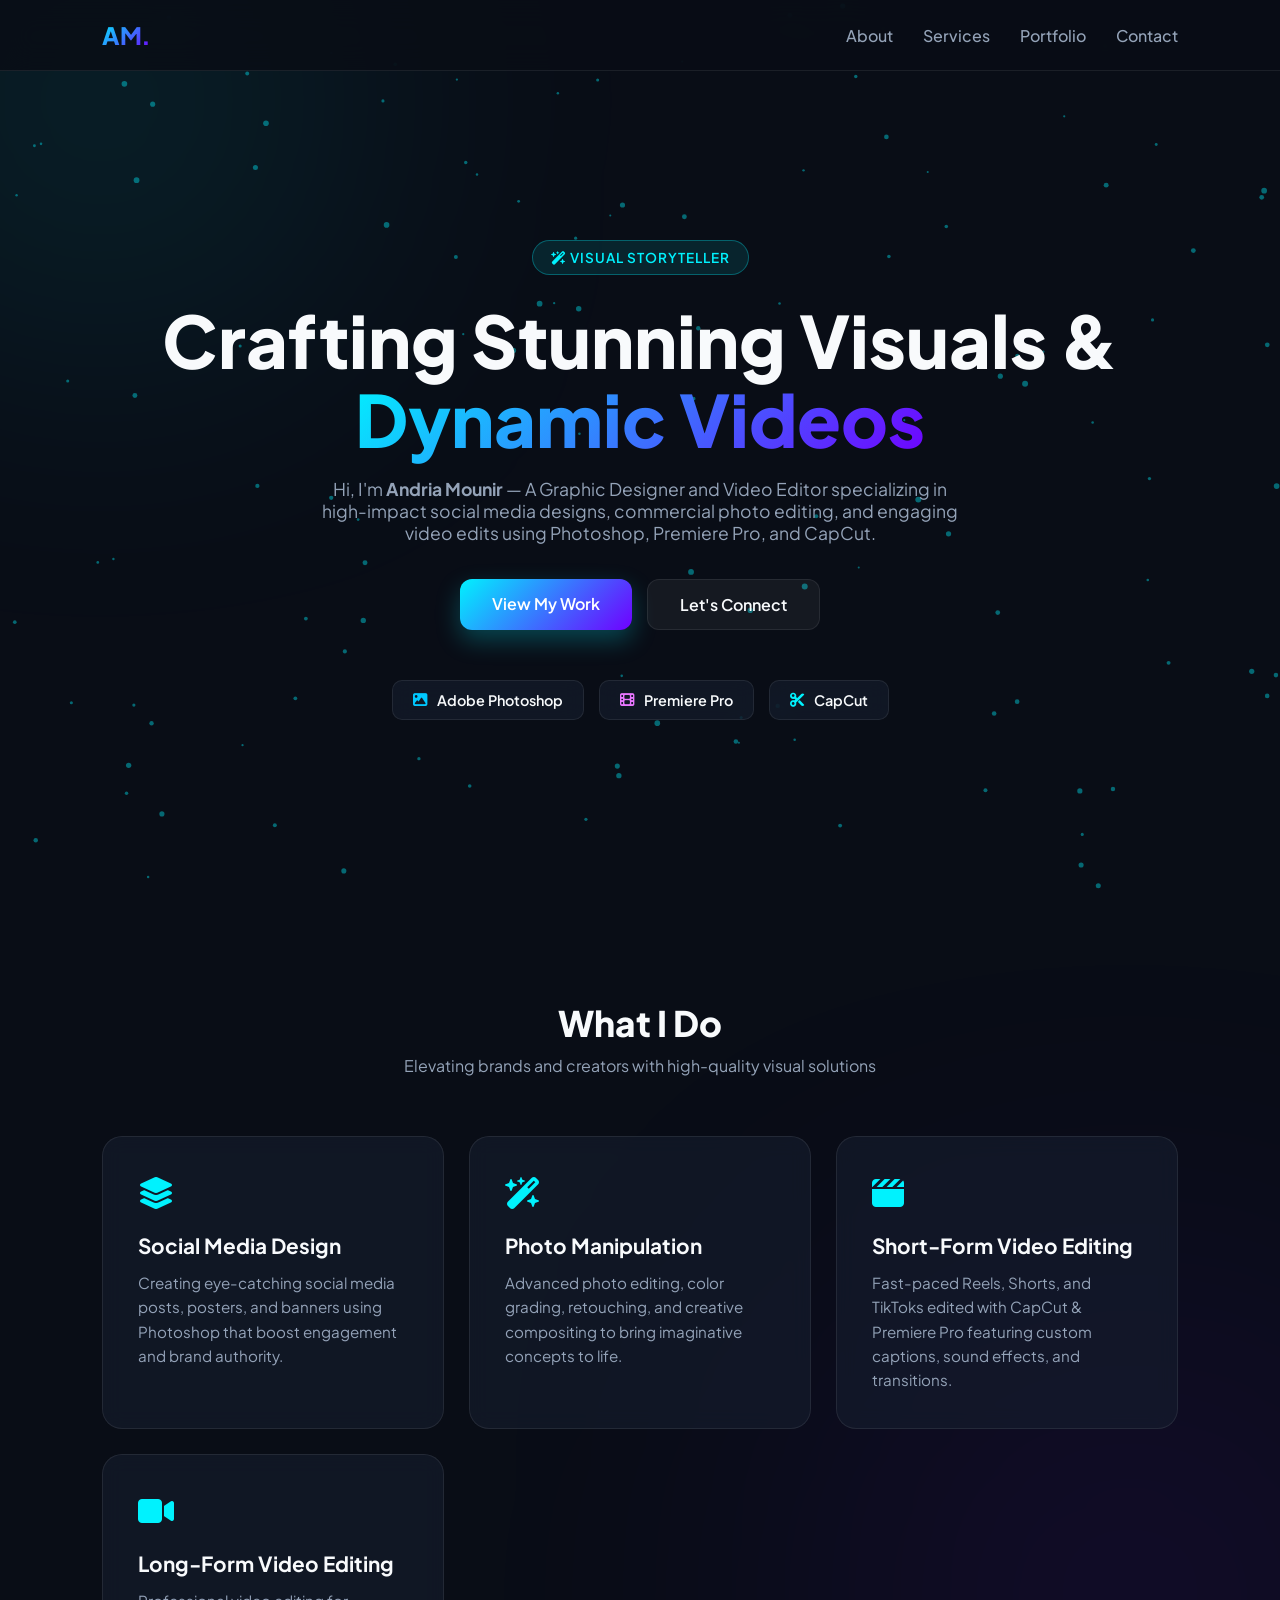
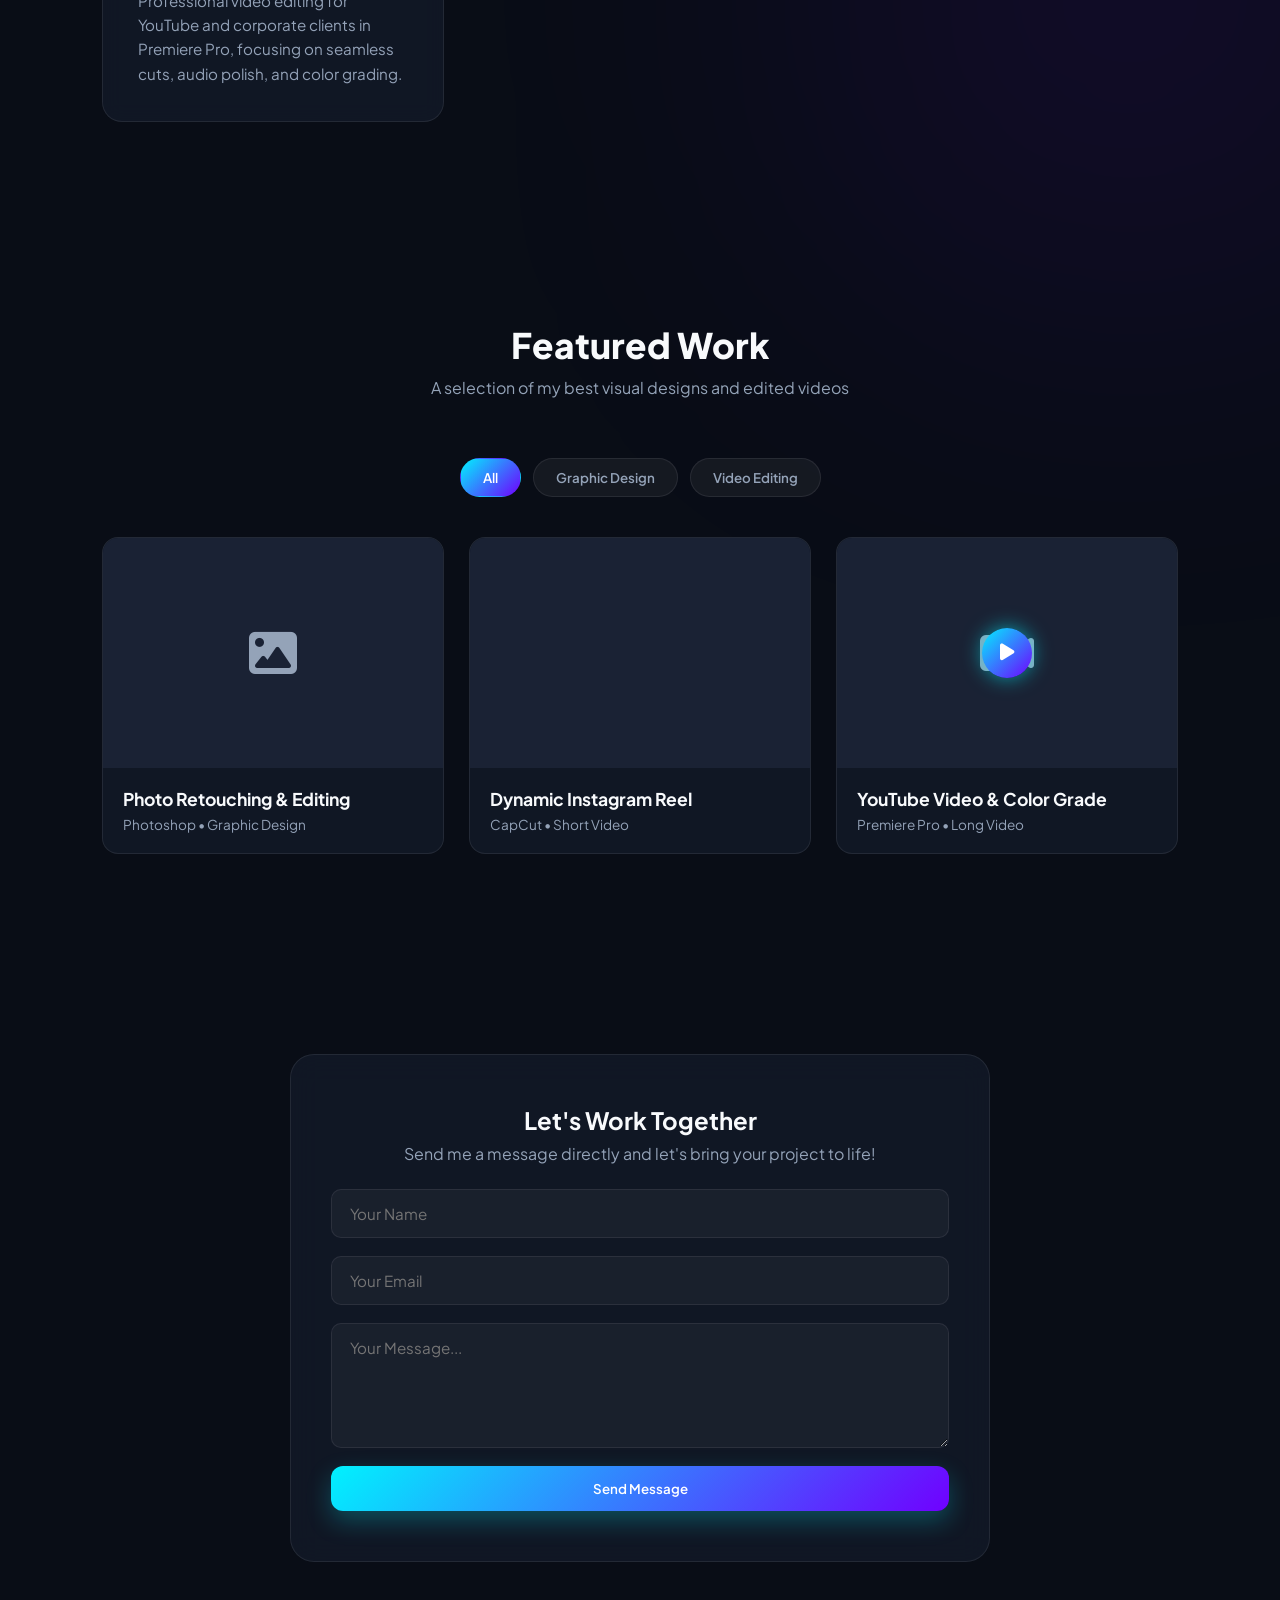
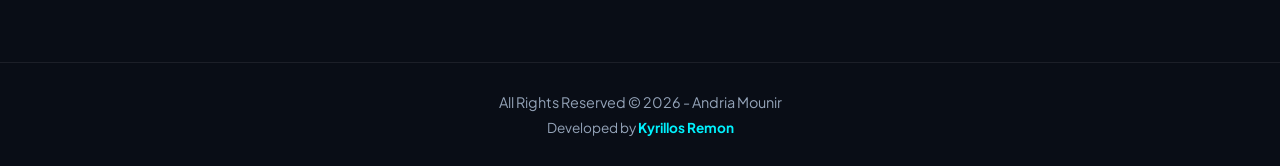
==== index.html @ caadf8e3 "Add files via upload" ====
<!DOCTYPE html>
<html lang="en">
<head>
    <meta charset="UTF-8">
    <meta name="viewport" content="width=device-width, initial-scale=1.0">
    <title>Andria Mounir | Graphic Designer & Video Editor</title>
    <!-- FontAwesome for Icons -->
    <link rel="stylesheet" href="https://cdnjs.cloudflare.com/ajax/libs/font-awesome/6.4.0/css/all.min.css">
    <!-- Google Fonts -->
    <link href="https://fonts.googleapis.com/css2?family=Plus+Jakarta+Sans:wght@300;400;600;800&display=swap" rel="stylesheet">
    <!-- CSS Link -->
    <link rel="stylesheet" href="style.css">
</head>
<body>

    <!-- Interactive Canvas Particles -->
    <canvas id="bg-canvas"></canvas>

    <div class="glow-1"></div>
    <div class="glow-2"></div>

    <!-- Navigation -->
    <nav>
        <div class="logo">AM.</div>
        
        <!-- Toggle Button for Mobile Menu -->
        <button class="menu-toggle" id="menu-toggle" aria-label="Toggle navigation">
            <i class="fa-solid fa-bars"></i>
        </button>

        <ul class="nav-links" id="nav-links">
            <li><a href="#about" class="nav-item">About</a></li>
            <li><a href="#services" class="nav-item">Services</a></li>
            <li><a href="#portfolio" class="nav-item">Portfolio</a></li>
            <li><a href="#contact" class="nav-item">Contact</a></li>
        </ul>
    </nav>

    <!-- Hero Section -->
    <section class="hero" id="about">
        <div class="hero-badge"><i class="fa-solid fa-wand-magic-sparkles"></i> Visual Storyteller</div>
        <h1>Crafting Stunning Visuals & <span>Dynamic Videos</span></h1>
        <p>Hi, I'm <strong>Andria Mounir</strong> — A Graphic Designer and Video Editor specializing in high-impact social media designs, commercial photo editing, and engaging video edits using Photoshop, Premiere Pro, and CapCut.</p>
        
        <div class="cta-btns">
            <a href="#portfolio" class="btn-primary">View My Work</a>
            <a href="#contact" class="btn-secondary">Let's Connect</a>
        </div>

        <div class="tech-stack">
            <div class="tech-card"><i class="fa-solid fa-image" style="color:#00c8ff;"></i> Adobe Photoshop</div>
            <div class="tech-card"><i class="fa-solid fa-film" style="color:#ea77ff;"></i> Premiere Pro</div>
            <div class="tech-card"><i class="fa-solid fa-scissors" style="color:#00f2fe;"></i> CapCut</div>
        </div>
    </section>

    <!-- Services Section -->
    <section id="services">
        <div class="section-title">
            <h2>What I Do</h2>
            <p>Elevating brands and creators with high-quality visual solutions</p>
        </div>

        <div class="services-grid">
            <div class="service-card">
                <div class="service-icon"><i class="fa-solid fa-layer-group"></i></div>
                <h3>Social Media Design</h3>
                <p>Creating eye-catching social media posts, posters, and banners using Photoshop that boost engagement and brand authority.</p>
            </div>

            <div class="service-card">
                <div class="service-icon"><i class="fa-solid fa-wand-magic-sparkles"></i></div>
                <h3>Photo Manipulation</h3>
                <p>Advanced photo editing, color grading, retouching, and creative compositing to bring imaginative concepts to life.</p>
            </div>

            <div class="service-card">
                <div class="service-icon"><i class="fa-solid fa-clapperboard"></i></div>
                <h3>Short-Form Video Editing</h3>
                <p>Fast-paced Reels, Shorts, and TikToks edited with CapCut & Premiere Pro featuring custom captions, sound effects, and transitions.</p>
            </div>

            <div class="service-card">
                <div class="service-icon"><i class="fa-solid fa-video"></i></div>
                <h3>Long-Form Video Editing</h3>
                <p>Professional video editing for YouTube and corporate clients in Premiere Pro, focusing on seamless cuts, audio polish, and color grading.</p>
            </div>
        </div>
    </section>

    <!-- Portfolio Section -->
    <section id="portfolio">
        <div class="section-title">
            <h2>Featured Work</h2>
            <p>A selection of my best visual designs and edited videos</p>
        </div>

        <div class="portfolio-filters">
            <button class="filter-btn active" data-filter="all">All</button>
            <button class="filter-btn" data-filter="design">Graphic Design</button>
            <button class="filter-btn" data-filter="video">Video Editing</button>
        </div>

        <div class="portfolio-grid">
            <!-- Project 1 (Design) -->
            <div class="portfolio-item design">
                <div class="portfolio-img">
                    <!-- استبدل مسار الصورة بالصورة الحقيقية -->
                    <img src="images/project1.jpg" alt="Photo Retouching & Editing" onerror="this.style.display='none'; this.nextElementSibling.style.display='flex';">
                    <div class="placeholder-icon" style="display:none;"><i class="fa-solid fa-image fa-3x"></i></div>
                </div>
                <div class="portfolio-info">
                    <h4>Photo Retouching & Editing</h4>
                    <p>Photoshop • Graphic Design</p>
                </div>
            </div>

            <!-- Project 2 (Video) -->
            <div class="portfolio-item video">
    <div class="portfolio-img">
        <iframe src="https://player.vimeo.com/video/1218665170?badge=0&amp;autopause=0&amp;player_id=0&amp;app_id=58479" 
                width="100%" 
                height="100%" 
                frameborder="0" 
                allow="autoplay; fullscreen" 
                allowfullscreen>
        </iframe>
    </div>
    <div class="portfolio-info">
        <h4>Dynamic Instagram Reel</h4>
        <p>CapCut • Short Video</p>
    </div>
</div>

            <!-- Project 3 (Video) -->
            <div class="portfolio-item video">
                <div class="portfolio-img">
                    <img src="images/project3.jpg" alt="YouTube Video & Color Grade" onerror="this.style.display='none'; this.nextElementSibling.style.display='flex';">
                    <div class="placeholder-icon" style="display:none;"><i class="fa-solid fa-video fa-3x"></i></div>
                    <div class="play-overlay"><i class="fa-solid fa-play"></i></div>
                </div>
                <div class="portfolio-info">
                    <h4>YouTube Video & Color Grade</h4>
                    <p>Premiere Pro • Long Video</p>
                </div>
            </div>
        </div>
    </section>

    <!-- Contact Section -->
    <section id="contact">
        <div class="contact-box">
            <h2 style="text-align: center;">Let's Work Together</h2>
            <p style="color: var(--text-muted); text-align: center; margin-top: 8px;">Send me a message directly and let's bring your project to life!</p>

            <!-- استبدل your-form-id بمعرف Formspree الخاس بك -->
            <form class="contact-form" action="https://formspree.io/f/your-form-id" method="POST">
                <input type="text" name="name" placeholder="Your Name" required>
                <input type="email" name="email" placeholder="Your Email" required>
                <textarea name="message" rows="5" placeholder="Your Message..." required></textarea>
                <button type="submit" class="btn-primary" style="width: 100%;">Send Message</button>
            </form>
        </div>
    </section>

    <!-- Footer -->
    <footer>
        <p>All Rights Reserved &copy; 2026 - Andria Mounir</p>
        <p class="dev-credit">Developed by <a href="https://kyrillos.sbs" target="_blank">Kyrillos Remon</a></p>
    </footer>

    <!-- JavaScript Link -->
    <script src="script.js"></script>
</body>
</html>
---- style.css ----
:root {
    --bg-dark: #090d16;
    --card-bg: rgba(22, 31, 48, 0.6);
    --border-color: rgba(255, 255, 255, 0.08);
    --primary-neon: #00f2fe;
    --secondary-neon: #4facfe;
    --accent-purple: #7000ff;
    --text-main: #f8fafc;
    --text-muted: #94a3b8;
    --gradient: linear-gradient(135deg, var(--primary-neon), var(--accent-purple));
}

* {
    margin: 0;
    padding: 0;
    box-sizing: border-box;
    font-family: 'Plus Jakarta Sans', sans-serif;
    scroll-behavior: smooth;
}

body {
    background-color: var(--bg-dark);
    color: var(--text-main);
    overflow-x: hidden;
    position: relative;
}

/* Canvas for Interactive Mouse Background Animation */
#bg-canvas {
    position: fixed;
    top: 0;
    left: 0;
    width: 100%;
    height: 100%;
    pointer-events: none;
    z-index: -1;
}

/* Ambient Glow Backgrounds */
.glow-1 {
    position: absolute;
    top: -100px;
    left: -100px;
    width: 400px;
    height: 400px;
    background: rgba(0, 242, 254, 0.15);
    filter: blur(150px);
    border-radius: 50%;
    z-index: -1;
}

.glow-2 {
    position: absolute;
    top: 40%;
    right: -100px;
    width: 500px;
    height: 500px;
    background: rgba(112, 0, 255, 0.15);
    filter: blur(180px);
    border-radius: 50%;
    z-index: -1;
}

/* Navbar */
nav {
    display: flex;
    justify-content: space-between;
    align-items: center;
    padding: 20px 8%;
    background: rgba(9, 13, 22, 0.85);
    backdrop-filter: blur(15px);
    position: fixed;
    top: 0;
    width: 100%;
    z-index: 1000;
    border-bottom: 1px solid var(--border-color);
}

.logo {
    font-size: 1.5rem;
    font-weight: 800;
    letter-spacing: -0.5px;
    background: var(--gradient);
    -webkit-background-clip: text;
    -webkit-text-fill-color: transparent;
}

.nav-links {
    display: flex;
    gap: 30px;
    list-style: none;
}

.nav-links a {
    color: var(--text-muted);
    text-decoration: none;
    font-weight: 500;
    transition: 0.3s;
}

.nav-links a:hover {
    color: var(--primary-neon);
}

/* Mobile Menu Toggle Button */
.menu-toggle {
    display: none;
    background: none;
    border: none;
    color: var(--text-main);
    font-size: 1.5rem;
    cursor: pointer;
}

/* Hero Section */
.hero {
    min-height: 100vh;
    display: flex;
    flex-direction: column;
    justify-content: center;
    align-items: center;
    text-align: center;
    padding: 120px 20px 60px;
}

.hero-badge {
    background: rgba(0, 242, 254, 0.1);
    border: 1px solid rgba(0, 242, 254, 0.3);
    color: var(--primary-neon);
    padding: 8px 18px;
    border-radius: 30px;
    font-size: 0.85rem;
    font-weight: 600;
    margin-bottom: 25px;
    text-transform: uppercase;
    letter-spacing: 1px;
}

.hero h1 {
    font-size: clamp(2.5rem, 6vw, 4.5rem);
    font-weight: 800;
    line-height: 1.1;
    margin-bottom: 20px;
}

.hero h1 span {
    background: var(--gradient);
    -webkit-background-clip: text;
    -webkit-text-fill-color: transparent;
}

.hero p {
    max-width: 650px;
    color: var(--text-muted);
    font-size: 1.1rem;
    margin-bottom: 35px;
}

.cta-btns {
    display: flex;
    gap: 15px;
}

.btn-primary {
    background: var(--gradient);
    color: #fff;
    padding: 14px 32px;
    border-radius: 12px;
    text-decoration: none;
    font-weight: 600;
    box-shadow: 0 10px 25px rgba(0, 242, 254, 0.25);
    transition: all 0.3s ease;
    border: none;
    cursor: pointer;
}

.btn-primary:hover {
    transform: translateY(-3px);
    box-shadow: 0 15px 30px rgba(0, 242, 254, 0.4);
}

.btn-secondary {
    background: rgba(255, 255, 255, 0.05);
    border: 1px solid var(--border-color);
    color: var(--text-main);
    padding: 14px 32px;
    border-radius: 12px;
    text-decoration: none;
    font-weight: 600;
    transition: all 0.3s ease;
}

.btn-secondary:hover {
    background: rgba(255, 255, 255, 0.1);
    transform: translateY(-3px);
}

/* Tech Stack Tags */
.tech-stack {
    display: flex;
    justify-content: center;
    gap: 15px;
    flex-wrap: wrap;
    margin-top: 50px;
}

.tech-card {
    background: var(--card-bg);
    border: 1px solid var(--border-color);
    padding: 10px 20px;
    border-radius: 10px;
    display: flex;
    align-items: center;
    gap: 10px;
    font-size: 0.9rem;
    font-weight: 600;
    backdrop-filter: blur(10px);
    transition: 0.3s;
}

.tech-card:hover {
    border-color: var(--primary-neon);
    transform: scale(1.05);
}

/* Section Layout */
section {
    padding: 100px 8%;
}

.section-title {
    text-align: center;
    margin-bottom: 60px;
}

.section-title h2 {
    font-size: 2.2rem;
    font-weight: 800;
    margin-bottom: 10px;
}

.section-title p {
    color: var(--text-muted);
}

/* Services Grid */
.services-grid {
    display: grid;
    grid-template-columns: repeat(auto-fit, minmax(280px, 1fr));
    gap: 25px;
}

.service-card {
    background: var(--card-bg);
    border: 1px solid var(--border-color);
    padding: 35px;
    border-radius: 20px;
    backdrop-filter: blur(10px);
    transition: all 0.4s ease;
}

.service-card:hover {
    transform: translateY(-8px);
    border-color: rgba(0, 242, 254, 0.4);
    box-shadow: 0 20px 40px rgba(0, 0, 0, 0.4);
}

.service-icon {
    font-size: 2rem;
    color: var(--primary-neon);
    margin-bottom: 20px;
}

.service-card h3 {
    font-size: 1.3rem;
    margin-bottom: 12px;
}

.service-card p {
    color: var(--text-muted);
    font-size: 0.95rem;
    line-height: 1.6;
}

/* Portfolio Filters & Grid */
.portfolio-filters {
    display: flex;
    justify-content: center;
    gap: 12px;
    margin-bottom: 40px;
    flex-wrap: wrap;
}

.filter-btn {
    background: rgba(255, 255, 255, 0.05);
    border: 1px solid var(--border-color);
    color: var(--text-muted);
    padding: 10px 22px;
    border-radius: 30px;
    cursor: pointer;
    font-weight: 600;
    transition: 0.3s;
}

.filter-btn.active, .filter-btn:hover {
    background: var(--gradient);
    color: #fff;
    border-color: transparent;
}

.portfolio-grid {
    display: grid;
    grid-template-columns: repeat(auto-fit, minmax(320px, 1fr));
    gap: 25px;
}

.portfolio-item {
    background: var(--card-bg);
    border: 1px solid var(--border-color);
    border-radius: 16px;
    overflow: hidden;
    position: relative;
    transition: all 0.4s ease;
}

.portfolio-item:hover {
    transform: translateY(-8px);
    border-color: var(--primary-neon);
}

.portfolio-img {
    width: 100%;
    height: 230px;
    background: #1a2234;
    display: flex;
    align-items: center;
    justify-content: center;
    color: var(--text-muted);
    position: relative;
    overflow: hidden;
}

.portfolio-img img {
    width: 100%;
    height: 100%;
    object-fit: cover;
    transition: transform 0.4s ease;
}

.portfolio-item:hover .portfolio-img img {
    transform: scale(1.08);
}

.placeholder-icon {
    display: flex;
    align-items: center;
    justify-content: center;
    width: 100%;
    height: 100%;
}

.play-overlay {
    position: absolute;
    top: 50%;
    left: 50%;
    transform: translate(-50%, -50%);
    width: 50px;
    height: 50px;
    background: var(--gradient);
    border-radius: 50%;
    display: flex;
    align-items: center;
    justify-content: center;
    color: #fff;
    font-size: 1.2rem;
    box-shadow: 0 0 20px rgba(0, 242, 254, 0.6);
    pointer-events: none;
}

.portfolio-info {
    padding: 20px;
}

.portfolio-info h4 {
    font-size: 1.1rem;
    margin-bottom: 6px;
}

.portfolio-info p {
    color: var(--text-muted);
    font-size: 0.85rem;
}

/* Contact Box with Form */
.contact-box {
    background: var(--card-bg);
    border: 1px solid var(--border-color);
    border-radius: 24px;
    padding: 50px 40px;
    max-width: 700px;
    margin: 0 auto;
    backdrop-filter: blur(15px);
}

.contact-form {
    display: flex;
    flex-direction: column;
    gap: 18px;
    margin-top: 25px;
}

.contact-form input, .contact-form textarea {
    width: 100%;
    background: rgba(255, 255, 255, 0.04);
    border: 1px solid var(--border-color);
    padding: 14px 18px;
    border-radius: 10px;
    color: #fff;
    font-size: 0.95rem;
    outline: none;
    transition: 0.3s;
}

.contact-form input:focus, .contact-form textarea:focus {
    border-color: var(--primary-neon);
    box-shadow: 0 0 10px rgba(0, 242, 254, 0.2);
}

/* Footer */
footer {
    text-align: center;
    padding: 30px;
    border-top: 1px solid var(--border-color);
    color: var(--text-muted);
    font-size: 0.9rem;
}

.dev-credit {
    margin-top: 8px;
    font-size: 0.85rem;
}

.dev-credit a {
    color: var(--primary-neon);
    text-decoration: none;
    font-weight: bold;
}

.dev-credit a:hover {
    text-decoration: underline;
}

/* Responsive Design */
@media (max-width: 768px) {
    .menu-toggle {
        display: block;
    }

    .nav-links {
        display: none;
        flex-direction: column;
        position: absolute;
        top: 100%;
        left: 0;
        width: 100%;
        background: rgba(9, 13, 22, 0.95);
        backdrop-filter: blur(20px);
        padding: 25px 0;
        gap: 20px;
        text-align: center;
        border-bottom: 1px solid var(--border-color);
    }

    .nav-links.active {
        display: flex;
    }

    section { padding: 70px 5%; }
    .hero { padding-top: 100px; }
    .cta-btns { flex-direction: column; width: 100%; }
    .contact-box { padding: 30px 20px; }
}
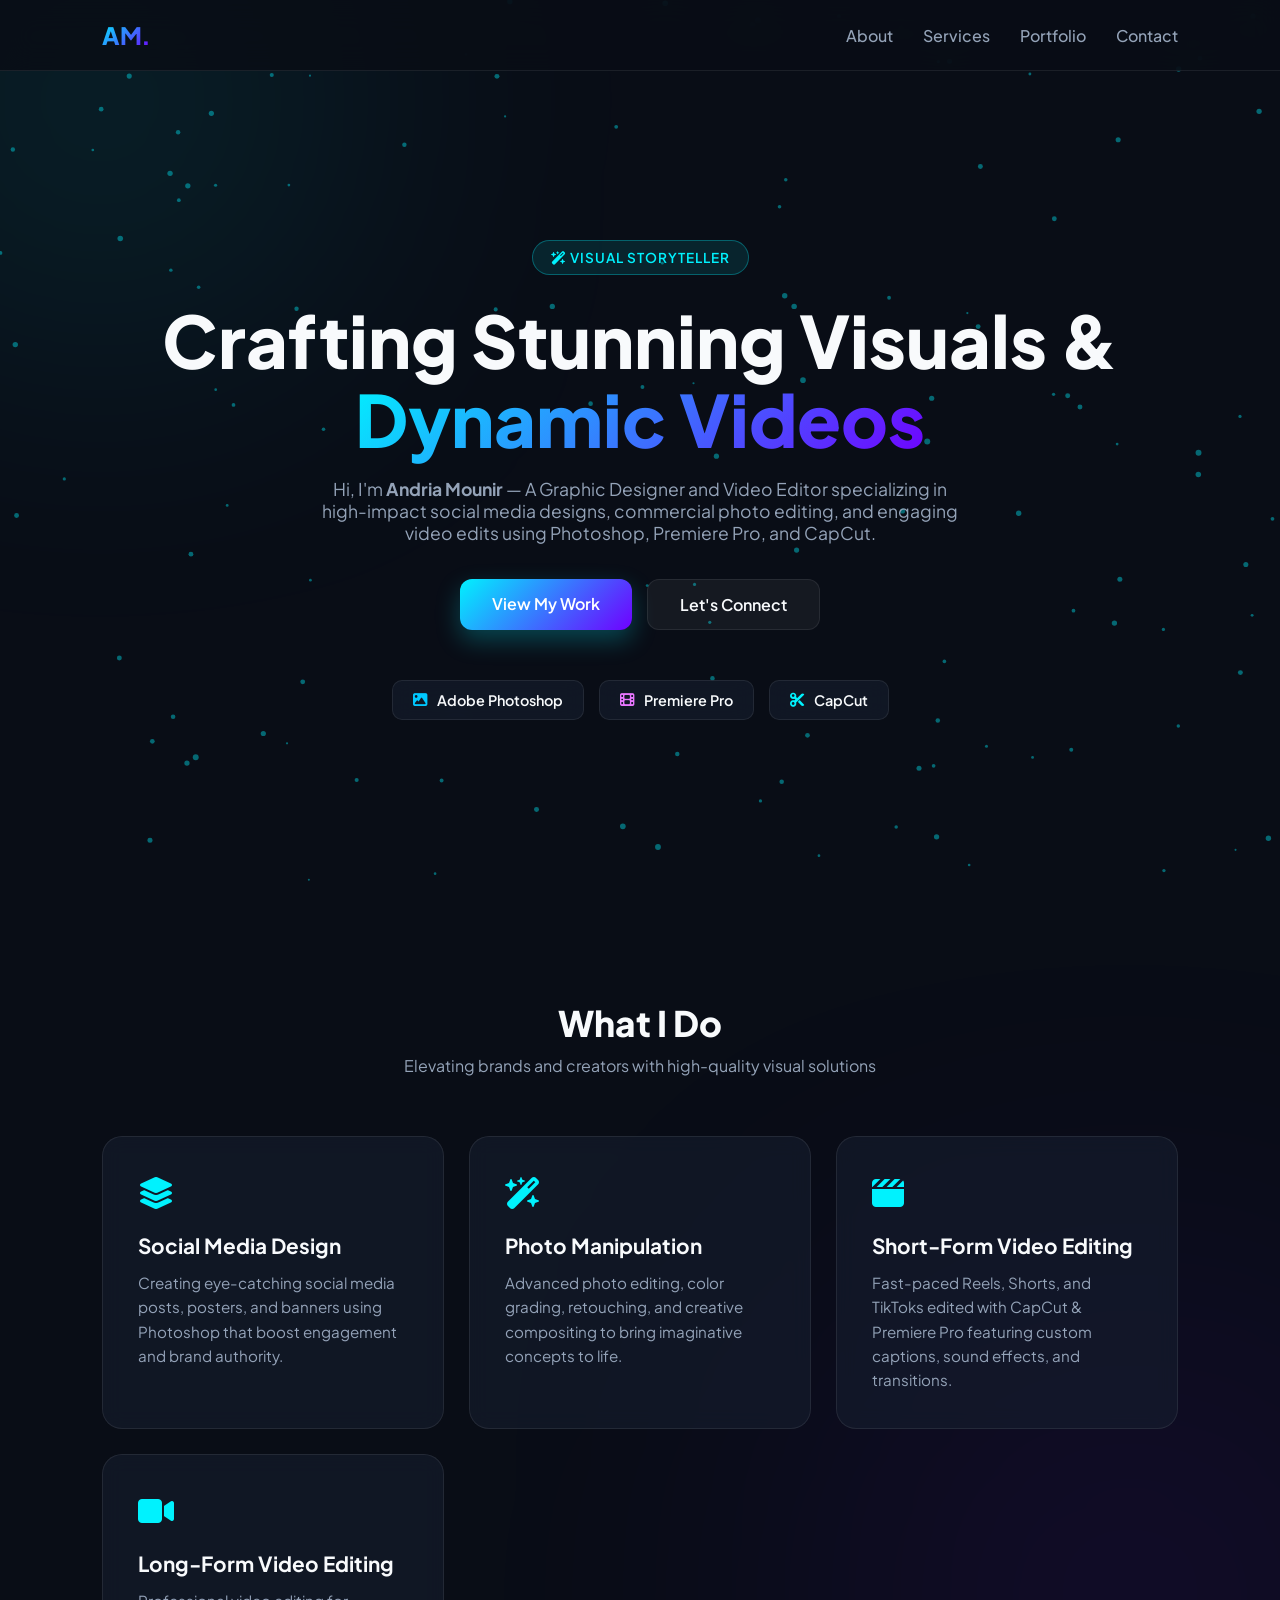
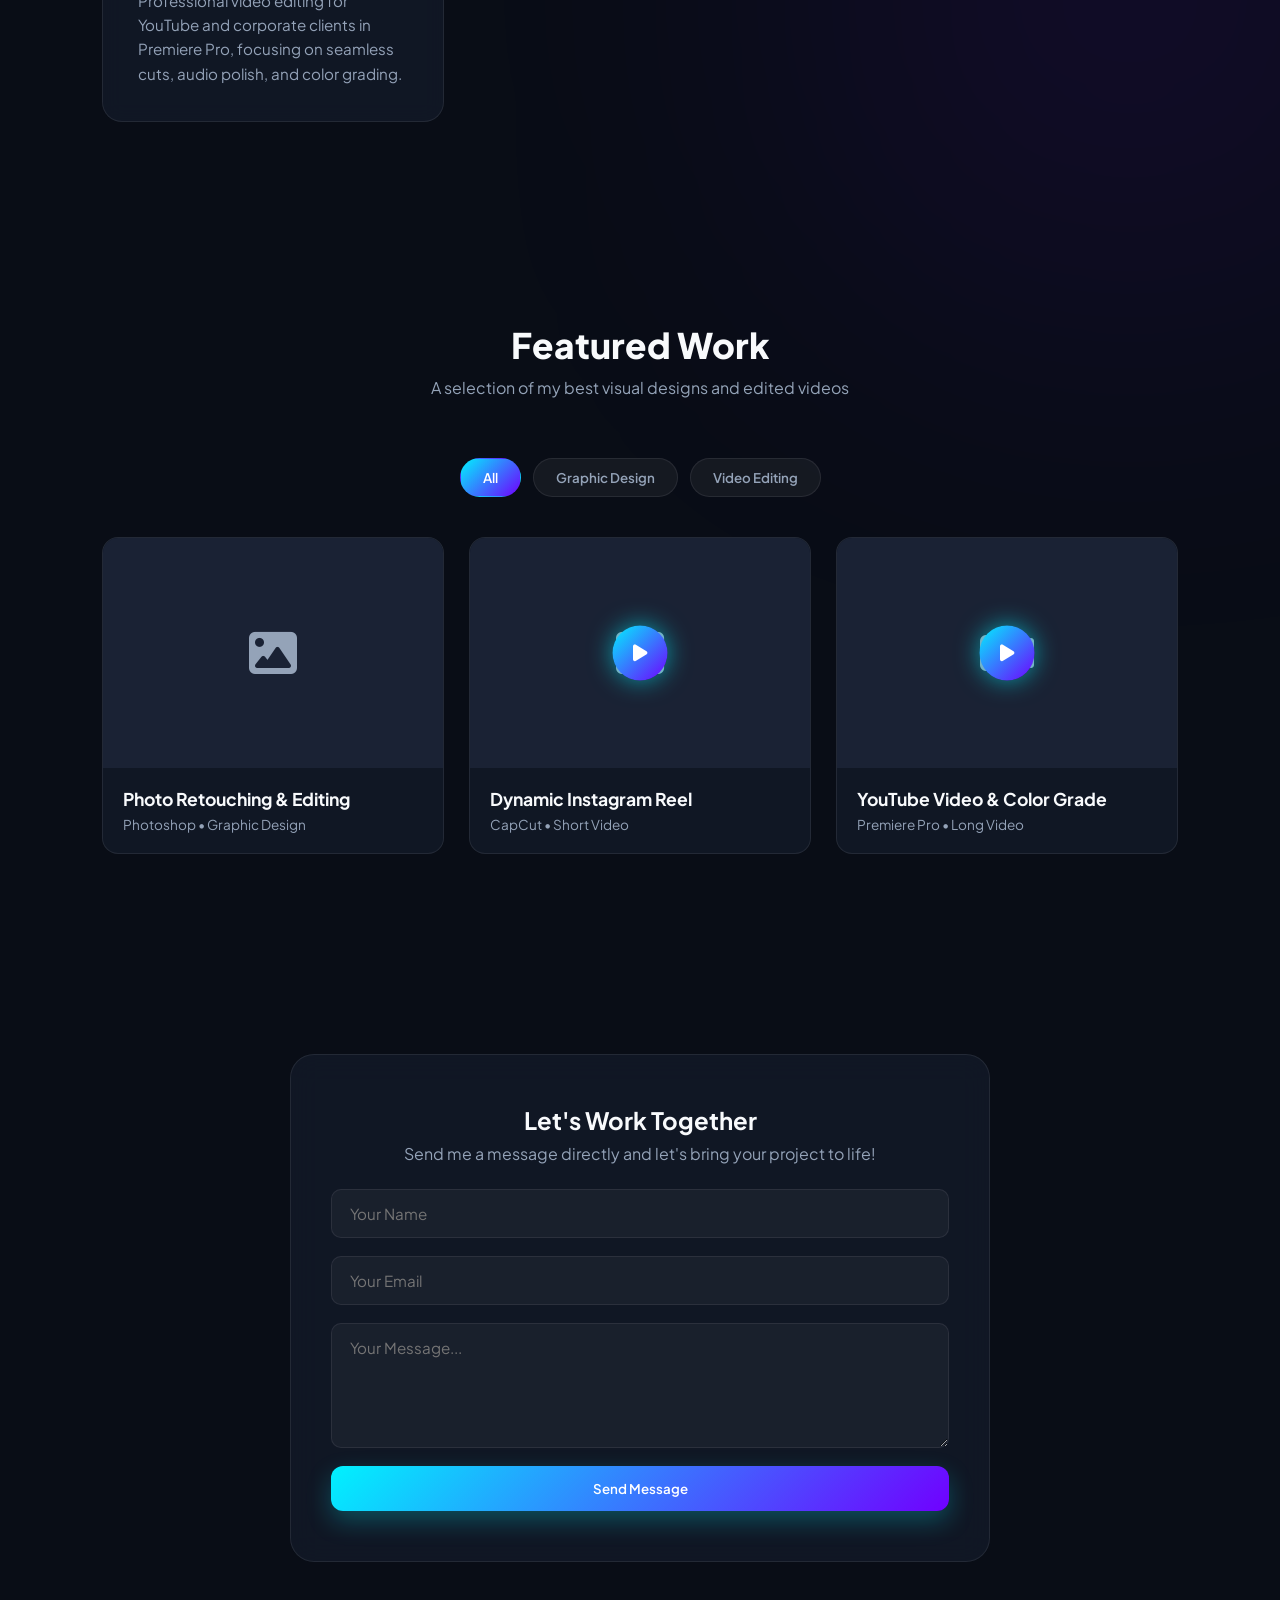
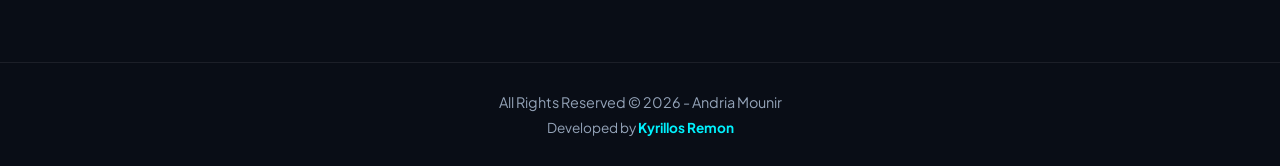
==== commit e79e5b6c: "Add files via upload" ====
--- a/index.html
+++ b/index.html
@@ -105,7 +105,6 @@
             <!-- Project 1 (Design) -->
             <div class="portfolio-item design">
                 <div class="portfolio-img">
-                    <!-- استبدل مسار الصورة بالصورة الحقيقية -->
                     <img src="images/project1.jpg" alt="Photo Retouching & Editing" onerror="this.style.display='none'; this.nextElementSibling.style.display='flex';">
                     <div class="placeholder-icon" style="display:none;"><i class="fa-solid fa-image fa-3x"></i></div>
                 </div>
@@ -115,25 +114,22 @@
                 </div>
             </div>
 
-            <!-- Project 2 (Video) -->
-            <div class="portfolio-item video">
-    <div class="portfolio-img">
-        <iframe src="https://player.vimeo.com/video/1218665170?badge=0&amp;autopause=0&amp;player_id=0&amp;app_id=58479" 
-                width="100%" 
-                height="100%" 
-                frameborder="0" 
-                allow="autoplay; fullscreen" 
-                allowfullscreen>
-        </iframe>
-    </div>
-    <div class="portfolio-info">
-        <h4>Dynamic Instagram Reel</h4>
-        <p>CapCut • Short Video</p>
-    </div>
-</div>
+            <!-- Project 2 (Drive Video) -->
+            <!-- غير رابط الـ drive في onclick بشرط تنتهي بـ /preview -->
+            <div class="portfolio-item video" onclick="openVideoModal('https://drive.google.com/file/d/1ABC123xyz_FILE_ID/preview')">
+                <div class="portfolio-img">
+                    <img src="images/project2.jpg" alt="Dynamic Instagram Reel" onerror="this.style.display='none'; this.nextElementSibling.style.display='flex';">
+                    <div class="placeholder-icon" style="display:none;"><i class="fa-solid fa-film fa-3x"></i></div>
+                    <div class="play-overlay"><i class="fa-solid fa-play"></i></div>
+                </div>
+                <div class="portfolio-info">
+                    <h4>Dynamic Instagram Reel</h4>
+                    <p>CapCut • Short Video</p>
+                </div>
+            </div>
 
-            <!-- Project 3 (Video) -->
-            <div class="portfolio-item video">
+            <!-- Project 3 (Drive Video) -->
+            <div class="portfolio-item video" onclick="openVideoModal('https://drive.google.com/file/d/1sE55fUD1x7bD3bDXtqmXLrU-L9rzEaKX/preview')">
                 <div class="portfolio-img">
                     <img src="images/project3.jpg" alt="YouTube Video & Color Grade" onerror="this.style.display='none'; this.nextElementSibling.style.display='flex';">
                     <div class="placeholder-icon" style="display:none;"><i class="fa-solid fa-video fa-3x"></i></div>
@@ -153,7 +149,6 @@
             <h2 style="text-align: center;">Let's Work Together</h2>
             <p style="color: var(--text-muted); text-align: center; margin-top: 8px;">Send me a message directly and let's bring your project to life!</p>
 
-            <!-- استبدل your-form-id بمعرف Formspree الخاس بك -->
             <form class="contact-form" action="https://formspree.io/f/your-form-id" method="POST">
                 <input type="text" name="name" placeholder="Your Name" required>
                 <input type="email" name="email" placeholder="Your Email" required>
@@ -162,6 +157,14 @@
             </form>
         </div>
     </section>
+
+    <!-- Fullscreen Video Lightbox Modal -->
+    <div id="video-modal" class="video-modal" onclick="closeVideoModal()">
+        <span class="close-modal">&times;</span>
+        <div class="modal-content" onclick="event.stopPropagation()">
+            <iframe id="modal-iframe" src="" frameborder="0" allow="autoplay; fullscreen" allowfullscreen></iframe>
+        </div>
+    </div>
 
     <!-- Footer -->
     <footer>
--- a/style.css
+++ b/style.css
@@ -25,7 +25,6 @@
     position: relative;
 }
 
-/* Canvas for Interactive Mouse Background Animation */
 #bg-canvas {
     position: fixed;
     top: 0;
@@ -36,7 +35,6 @@
     z-index: -1;
 }
 
-/* Ambient Glow Backgrounds */
 .glow-1 {
     position: absolute;
     top: -100px;
@@ -102,7 +100,6 @@
     color: var(--primary-neon);
 }
 
-/* Mobile Menu Toggle Button */
 .menu-toggle {
     display: none;
     background: none;
@@ -195,7 +192,6 @@
     transform: translateY(-3px);
 }
 
-/* Tech Stack Tags */
 .tech-stack {
     display: flex;
     justify-content: center;
@@ -223,7 +219,6 @@
     transform: scale(1.05);
 }
 
-/* Section Layout */
 section {
     padding: 100px 8%;
 }
@@ -321,6 +316,7 @@
     overflow: hidden;
     position: relative;
     transition: all 0.4s ease;
+    cursor: pointer;
 }
 
 .portfolio-item:hover {
@@ -364,8 +360,8 @@
     top: 50%;
     left: 50%;
     transform: translate(-50%, -50%);
-    width: 50px;
-    height: 50px;
+    width: 55px;
+    height: 55px;
     background: var(--gradient);
     border-radius: 50%;
     display: flex;
@@ -373,8 +369,13 @@
     justify-content: center;
     color: #fff;
     font-size: 1.2rem;
-    box-shadow: 0 0 20px rgba(0, 242, 254, 0.6);
+    box-shadow: 0 0 25px rgba(0, 242, 254, 0.6);
     pointer-events: none;
+    transition: transform 0.3s ease;
+}
+
+.portfolio-item:hover .play-overlay {
+    transform: translate(-50%, -50%) scale(1.15);
 }
 
 .portfolio-info {
@@ -391,7 +392,60 @@
     font-size: 0.85rem;
 }
 
-/* Contact Box with Form */
+/* Fullscreen Video Lightbox Modal */
+.video-modal {
+    display: none;
+    position: fixed;
+    top: 0;
+    left: 0;
+    width: 100%;
+    height: 100%;
+    background: rgba(0, 0, 0, 0.92);
+    backdrop-filter: blur(12px);
+    z-index: 99999;
+    justify-content: center;
+    align-items: center;
+}
+
+.video-modal.active {
+    display: flex;
+}
+
+.modal-content {
+    position: relative;
+    width: 90%;
+    max-width: 950px;
+    height: 75vh;
+    background: #000;
+    border-radius: 16px;
+    overflow: hidden;
+    border: 1px solid var(--border-color);
+    box-shadow: 0 0 40px rgba(0, 242, 254, 0.3);
+}
+
+.modal-content iframe {
+    width: 100%;
+    height: 100%;
+}
+
+.close-modal {
+    position: absolute;
+    top: 20px;
+    right: 30px;
+    font-size: 3rem;
+    color: #fff;
+    cursor: pointer;
+    transition: 0.3s;
+    line-height: 1;
+    z-index: 100000;
+}
+
+.close-modal:hover {
+    color: var(--primary-neon);
+    transform: scale(1.1);
+}
+
+/* Contact Box */
 .contact-box {
     background: var(--card-bg);
     border: 1px solid var(--border-color);
@@ -479,4 +533,14 @@
     .hero { padding-top: 100px; }
     .cta-btns { flex-direction: column; width: 100%; }
     .contact-box { padding: 30px 20px; }
+
+    .modal-content {
+        width: 95%;
+        height: 60vh;
+    }
+
+    .close-modal {
+        top: 15px;
+        right: 20px;
+    }
 }
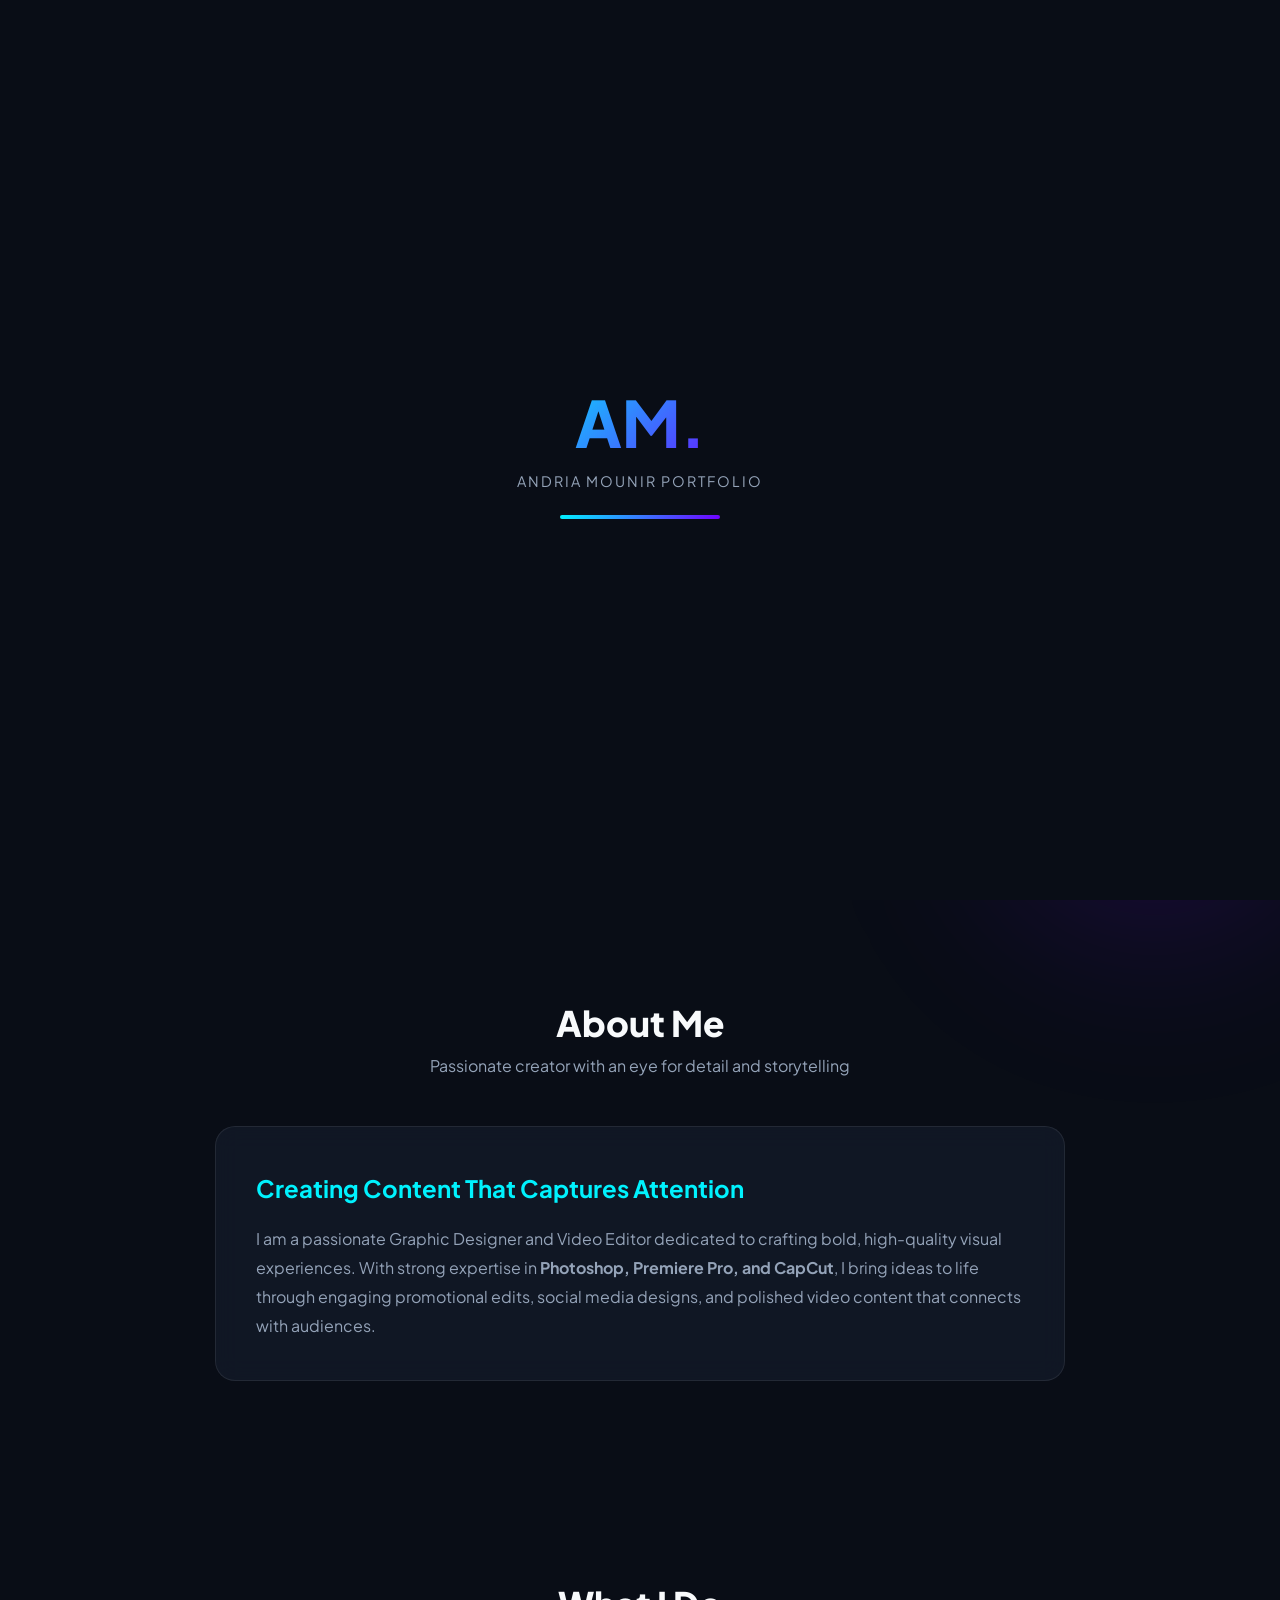
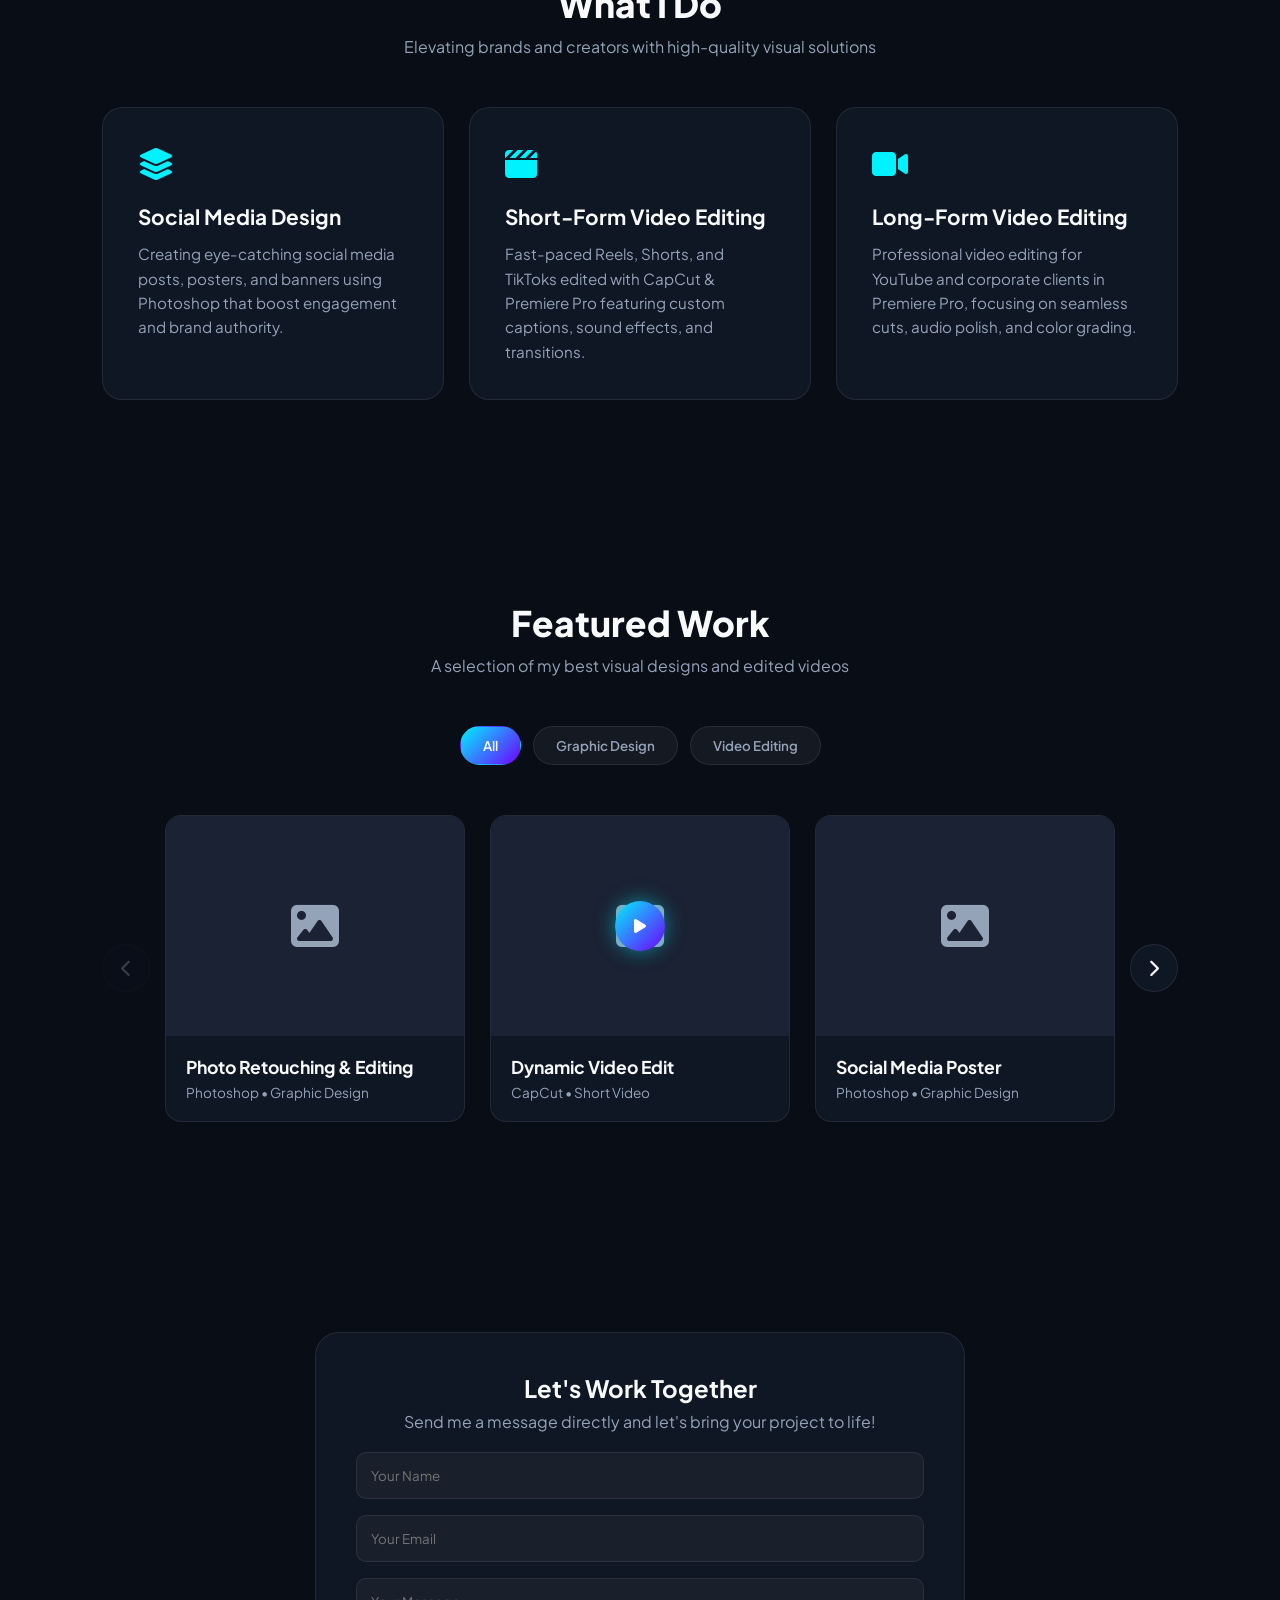
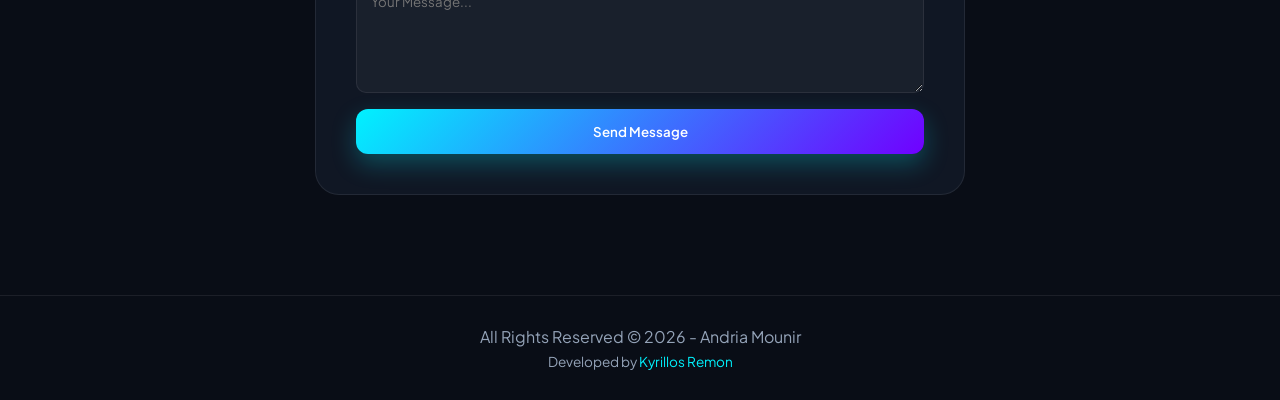
==== commit e57b9cc7: "Add files via upload" ====
--- a/index.html
+++ b/index.html
@@ -4,31 +4,42 @@
     <meta charset="UTF-8">
     <meta name="viewport" content="width=device-width, initial-scale=1.0">
     <title>Andria Mounir | Graphic Designer & Video Editor</title>
-    <!-- FontAwesome for Icons -->
+    <!-- FontAwesome Icons -->
     <link rel="stylesheet" href="https://cdnjs.cloudflare.com/ajax/libs/font-awesome/6.4.0/css/all.min.css">
     <!-- Google Fonts -->
     <link href="https://fonts.googleapis.com/css2?family=Plus+Jakarta+Sans:wght@300;400;600;800&display=swap" rel="stylesheet">
-    <!-- CSS Link -->
+    <!-- CSS -->
     <link rel="stylesheet" href="style.css">
 </head>
 <body>
 
-    <!-- Interactive Canvas Particles -->
-    <canvas id="bg-canvas"></canvas>
-
+    <!-- Intro Screen (Loader) -->
+    <div id="intro-screen">
+        <div class="intro-content">
+            <h1 class="intro-logo">AM.</h1>
+            <p class="intro-text">Andria Mounir Portfolio</p>
+
+            <div class="intro-loader">
+                <div class="loader-bar"></div>
+            </div>
+        </div>
+    </div>
+
+    <!-- Background Glow Orbs & Canvas -->
     <div class="glow-1"></div>
     <div class="glow-2"></div>
-
-    <!-- Navigation -->
+    <canvas id="bg-canvas"></canvas>
+
+    <!-- Header Navigation -->
     <nav>
         <div class="logo">AM.</div>
         
-        <!-- Toggle Button for Mobile Menu -->
         <button class="menu-toggle" id="menu-toggle" aria-label="Toggle navigation">
             <i class="fa-solid fa-bars"></i>
         </button>
 
         <ul class="nav-links" id="nav-links">
+            <li><a href="#home" class="nav-item active">Home</a></li>
             <li><a href="#about" class="nav-item">About</a></li>
             <li><a href="#services" class="nav-item">Services</a></li>
             <li><a href="#portfolio" class="nav-item">Portfolio</a></li>
@@ -36,11 +47,11 @@
         </ul>
     </nav>
 
-    <!-- Hero Section -->
-    <section class="hero" id="about">
+    <!-- Home Section -->
+    <section class="hero" id="home">
         <div class="hero-badge"><i class="fa-solid fa-wand-magic-sparkles"></i> Visual Storyteller</div>
         <h1>Crafting Stunning Visuals & <span>Dynamic Videos</span></h1>
-        <p>Hi, I'm <strong>Andria Mounir</strong> — A Graphic Designer and Video Editor specializing in high-impact social media designs, commercial photo editing, and engaging video edits using Photoshop, Premiere Pro, and CapCut.</p>
+        <p>Hi, I'm <strong>Andria Mounir</strong> — A Graphic Designer and Video Editor transforming creative ideas into engaging visual content.</p>
         
         <div class="cta-btns">
             <a href="#portfolio" class="btn-primary">View My Work</a>
@@ -51,6 +62,21 @@
             <div class="tech-card"><i class="fa-solid fa-image" style="color:#00c8ff;"></i> Adobe Photoshop</div>
             <div class="tech-card"><i class="fa-solid fa-film" style="color:#ea77ff;"></i> Premiere Pro</div>
             <div class="tech-card"><i class="fa-solid fa-scissors" style="color:#00f2fe;"></i> CapCut</div>
+        </div>
+    </section>
+
+    <!-- About Section -->
+    <section id="about">
+        <div class="section-title">
+            <h2>About Me</h2>
+            <p>Passionate creator with an eye for detail and storytelling</p>
+        </div>
+
+        <div class="about-card">
+            <div class="about-info">
+                <h3>Creating Content That Captures Attention</h3>
+                <p>I am a passionate Graphic Designer and Video Editor dedicated to crafting bold, high-quality visual experiences. With strong expertise in <strong>Photoshop, Premiere Pro, and CapCut</strong>, I bring ideas to life through engaging promotional edits, social media designs, and polished video content that connects with audiences.</p>
+            </div>
         </div>
     </section>
 
@@ -69,12 +95,6 @@
             </div>
 
             <div class="service-card">
-                <div class="service-icon"><i class="fa-solid fa-wand-magic-sparkles"></i></div>
-                <h3>Photo Manipulation</h3>
-                <p>Advanced photo editing, color grading, retouching, and creative compositing to bring imaginative concepts to life.</p>
-            </div>
-
-            <div class="service-card">
                 <div class="service-icon"><i class="fa-solid fa-clapperboard"></i></div>
                 <h3>Short-Form Video Editing</h3>
                 <p>Fast-paced Reels, Shorts, and TikToks edited with CapCut & Premiere Pro featuring custom captions, sound effects, and transitions.</p>
@@ -101,45 +121,89 @@
             <button class="filter-btn" data-filter="video">Video Editing</button>
         </div>
 
-        <div class="portfolio-grid">
-            <!-- Project 1 (Design) -->
-            <div class="portfolio-item design">
-                <div class="portfolio-img">
-                    <img src="images/project1.jpg" alt="Photo Retouching & Editing" onerror="this.style.display='none'; this.nextElementSibling.style.display='flex';">
-                    <div class="placeholder-icon" style="display:none;"><i class="fa-solid fa-image fa-3x"></i></div>
+        <div class="carousel-wrapper">
+            <button class="slider-arrow prev-btn" id="prevBtn" disabled>
+                <i class="fa-solid fa-chevron-left"></i>
+            </button>
+
+            <div class="portfolio-slider-container">
+                <div class="portfolio-grid" id="portfolioGrid">
+                    
+                    <div class="portfolio-item design">
+                        <div class="portfolio-img">
+                            <img src="images/project1.jpg" alt="Design 1" onerror="this.style.display='none'; this.nextElementSibling.style.display='flex';">
+                            <div class="placeholder-icon" style="display:none;"><i class="fa-solid fa-image fa-3x"></i></div>
+                        </div>
+                        <div class="portfolio-info">
+                            <h4>Photo Retouching & Editing</h4>
+                            <p>Photoshop • Graphic Design</p>
+                        </div>
+                    </div>
+
+                    <div class="portfolio-item video" onclick="openVideoModal('https://drive.google.com/file/d/1sE55fUD1x7bD3bDXtqmXLrU-L9rzEaKX/preview')">
+                        <div class="portfolio-img">
+                            <img src="images/project2.jpg" alt="Video 1" onerror="this.style.display='none'; this.nextElementSibling.style.display='flex';">
+                            <div class="placeholder-icon" style="display:none;"><i class="fa-solid fa-film fa-3x"></i></div>
+                            <div class="play-overlay"><i class="fa-solid fa-play"></i></div>
+                        </div>
+                        <div class="portfolio-info">
+                            <h4>Dynamic Video Edit</h4>
+                            <p>CapCut • Short Video</p>
+                        </div>
+                    </div>
+
+                    <div class="portfolio-item design">
+                        <div class="portfolio-img">
+                            <img src="images/project3.jpg" alt="Design 2" onerror="this.style.display='none'; this.nextElementSibling.style.display='flex';">
+                            <div class="placeholder-icon" style="display:none;"><i class="fa-solid fa-image fa-3x"></i></div>
+                        </div>
+                        <div class="portfolio-info">
+                            <h4>Social Media Poster</h4>
+                            <p>Photoshop • Graphic Design</p>
+                        </div>
+                    </div>
+
+                    <div class="portfolio-item video" onclick="openVideoModal('https://drive.google.com/file/d/1sE55fUD1x7bD3bDXtqmXLrU-L9rzEaKX/preview')">
+                        <div class="portfolio-img">
+                            <img src="images/project4.jpg" alt="Video 2" onerror="this.style.display='none'; this.nextElementSibling.style.display='flex';">
+                            <div class="placeholder-icon" style="display:none;"><i class="fa-solid fa-video fa-3x"></i></div>
+                            <div class="play-overlay"><i class="fa-solid fa-play"></i></div>
+                        </div>
+                        <div class="portfolio-info">
+                            <h4>Commercial Promo Edit</h4>
+                            <p>Premiere Pro • Commercial</p>
+                        </div>
+                    </div>
+
+                    <div class="portfolio-item design">
+                        <div class="portfolio-img">
+                            <img src="images/project5.jpg" alt="Design 3" onerror="this.style.display='none'; this.nextElementSibling.style.display='flex';">
+                            <div class="placeholder-icon" style="display:none;"><i class="fa-solid fa-image fa-3x"></i></div>
+                        </div>
+                        <div class="portfolio-info">
+                            <h4>Brand Manipulation Art</h4>
+                            <p>Photoshop • Photo Edit</p>
+                        </div>
+                    </div>
+
+                    <div class="portfolio-item video" onclick="openVideoModal('https://drive.google.com/file/d/1sE55fUD1x7bD3bDXtqmXLrU-L9rzEaKX/preview')">
+                        <div class="portfolio-img">
+                            <img src="images/project6.jpg" alt="Video 3" onerror="this.style.display='none'; this.nextElementSibling.style.display='flex';">
+                            <div class="placeholder-icon" style="display:none;"><i class="fa-solid fa-film fa-3x"></i></div>
+                            <div class="play-overlay"><i class="fa-solid fa-play"></i></div>
+                        </div>
+                        <div class="portfolio-info">
+                            <h4>YouTube Color Grading</h4>
+                            <p>Premiere Pro • Long Video</p>
+                        </div>
+                    </div>
+
                 </div>
-                <div class="portfolio-info">
-                    <h4>Photo Retouching & Editing</h4>
-                    <p>Photoshop • Graphic Design</p>
-                </div>
-            </div>
-
-            <!-- Project 2 (Drive Video) -->
-            <!-- غير رابط الـ drive في onclick بشرط تنتهي بـ /preview -->
-            <div class="portfolio-item video" onclick="openVideoModal('https://drive.google.com/file/d/1ABC123xyz_FILE_ID/preview')">
-                <div class="portfolio-img">
-                    <img src="images/project2.jpg" alt="Dynamic Instagram Reel" onerror="this.style.display='none'; this.nextElementSibling.style.display='flex';">
-                    <div class="placeholder-icon" style="display:none;"><i class="fa-solid fa-film fa-3x"></i></div>
-                    <div class="play-overlay"><i class="fa-solid fa-play"></i></div>
-                </div>
-                <div class="portfolio-info">
-                    <h4>Dynamic Instagram Reel</h4>
-                    <p>CapCut • Short Video</p>
-                </div>
-            </div>
-
-            <!-- Project 3 (Drive Video) -->
-            <div class="portfolio-item video" onclick="openVideoModal('https://drive.google.com/file/d/1sE55fUD1x7bD3bDXtqmXLrU-L9rzEaKX/preview')">
-                <div class="portfolio-img">
-                    <img src="images/project3.jpg" alt="YouTube Video & Color Grade" onerror="this.style.display='none'; this.nextElementSibling.style.display='flex';">
-                    <div class="placeholder-icon" style="display:none;"><i class="fa-solid fa-video fa-3x"></i></div>
-                    <div class="play-overlay"><i class="fa-solid fa-play"></i></div>
-                </div>
-                <div class="portfolio-info">
-                    <h4>YouTube Video & Color Grade</h4>
-                    <p>Premiere Pro • Long Video</p>
-                </div>
-            </div>
+            </div>
+
+            <button class="slider-arrow next-btn" id="nextBtn">
+                <i class="fa-solid fa-chevron-right"></i>
+            </button>
         </div>
     </section>
 
@@ -158,7 +222,7 @@
         </div>
     </section>
 
-    <!-- Fullscreen Video Lightbox Modal -->
+    <!-- Video Modal -->
     <div id="video-modal" class="video-modal" onclick="closeVideoModal()">
         <span class="close-modal">&times;</span>
         <div class="modal-content" onclick="event.stopPropagation()">
@@ -172,7 +236,6 @@
         <p class="dev-credit">Developed by <a href="https://kyrillos.sbs" target="_blank">Kyrillos Remon</a></p>
     </footer>
 
-    <!-- JavaScript Link -->
     <script src="script.js"></script>
 </body>
 </html>
--- a/style.css
+++ b/style.css
@@ -18,48 +18,124 @@
     scroll-behavior: smooth;
 }
 
-body {
+html, body {
+    width: 100%;
+    max-width: 100%;
+    overflow-x: hidden !important;
     background-color: var(--bg-dark);
     color: var(--text-main);
-    overflow-x: hidden;
     position: relative;
 }
 
+/* Intro Screen */
+#intro-screen {
+    position: fixed;
+    top: 0;
+    left: 0;
+    width: 100%;
+    height: 100%;
+    background: var(--bg-dark);
+    display: flex;
+    justify-content: center;
+    align-items: center;
+    z-index: 999999;
+    transition: opacity 0.8s ease, visibility 0.8s ease;
+}
+
+#intro-screen.fade-out {
+    opacity: 0;
+    visibility: hidden;
+}
+
+.intro-content {
+    text-align: center;
+}
+
+.intro-logo {
+    font-size: 4rem;
+    font-weight: 800;
+    background: var(--gradient);
+    -webkit-background-clip: text;
+    -webkit-text-fill-color: transparent;
+    animation: zoomIn 1s cubic-bezier(0.25, 1, 0.5, 1);
+}
+
+.intro-text {
+    color: var(--text-muted);
+    letter-spacing: 2px;
+    font-size: 0.9rem;
+    margin-top: 10px;
+    margin-bottom: 25px;
+    text-transform: uppercase;
+}
+
+.intro-loader {
+    width: 160px;
+    height: 4px;
+    background: rgba(255, 255, 255, 0.1);
+    border-radius: 10px;
+    overflow: hidden;
+    margin: 0 auto;
+}
+
+.loader-bar {
+    width: 0%;
+    height: 100%;
+    background: var(--gradient);
+    animation: loadBar 1.8s ease-in-out forwards;
+}
+
+@keyframes zoomIn {
+    0% { transform: scale(0.6); opacity: 0; }
+    100% { transform: scale(1); opacity: 1; }
+}
+
+@keyframes loadBar {
+    0% { width: 0%; }
+    100% { width: 100%; }
+}
+
+/* Canvas & Glowing Orbs */
 #bg-canvas {
     position: fixed;
     top: 0;
     left: 0;
-    width: 100%;
-    height: 100%;
+    width: 100vw;
+    height: 100vh;
     pointer-events: none;
-    z-index: -1;
+    z-index: 1;
+}
+
+.glow-1, .glow-2 {
+    position: fixed;
+    width: 450px;
+    height: 450px;
+    border-radius: 50%;
+    z-index: 0;
+    pointer-events: none;
+    transition: transform 0.2s ease-out;
 }
 
 .glow-1 {
-    position: absolute;
     top: -100px;
     left: -100px;
-    width: 400px;
-    height: 400px;
-    background: rgba(0, 242, 254, 0.15);
-    filter: blur(150px);
-    border-radius: 50%;
-    z-index: -1;
+    background: radial-gradient(circle, rgba(0, 242, 254, 0.25) 0%, rgba(0, 0, 0, 0) 70%);
+    filter: blur(80px);
 }
 
 .glow-2 {
-    position: absolute;
-    top: 40%;
+    bottom: -100px;
     right: -100px;
-    width: 500px;
-    height: 500px;
-    background: rgba(112, 0, 255, 0.15);
-    filter: blur(180px);
-    border-radius: 50%;
-    z-index: -1;
-}
-
-/* Navbar */
+    background: radial-gradient(circle, rgba(112, 0, 255, 0.25) 0%, rgba(0, 0, 0, 0) 70%);
+    filter: blur(80px);
+}
+
+section, nav, footer {
+    position: relative;
+    z-index: 2;
+}
+
+/* Header & Navbar */
 nav {
     display: flex;
     justify-content: space-between;
@@ -77,7 +153,6 @@
 .logo {
     font-size: 1.5rem;
     font-weight: 800;
-    letter-spacing: -0.5px;
     background: var(--gradient);
     -webkit-background-clip: text;
     -webkit-text-fill-color: transparent;
@@ -94,10 +169,24 @@
     text-decoration: none;
     font-weight: 500;
     transition: 0.3s;
-}
-
-.nav-links a:hover {
+    position: relative;
+    padding: 5px 0;
+}
+
+.nav-links a.active, .nav-links a:hover {
     color: var(--primary-neon);
+}
+
+.nav-links a.active::after {
+    content: '';
+    position: absolute;
+    bottom: 0;
+    left: 0;
+    width: 100%;
+    height: 2px;
+    background: var(--gradient);
+    border-radius: 2px;
+    box-shadow: 0 0 10px var(--primary-neon);
 }
 
 .menu-toggle {
@@ -109,6 +198,27 @@
     cursor: pointer;
 }
 
+/* Sections Setup */
+section {
+    padding: 100px 8%;
+    width: 100%;
+}
+
+.section-title {
+    text-align: center;
+    margin-bottom: 50px;
+}
+
+.section-title h2 {
+    font-size: 2.2rem;
+    font-weight: 800;
+    margin-bottom: 10px;
+}
+
+.section-title p {
+    color: var(--text-muted);
+}
+
 /* Hero Section */
 .hero {
     min-height: 100vh;
@@ -117,7 +227,7 @@
     justify-content: center;
     align-items: center;
     text-align: center;
-    padding: 120px 20px 60px;
+    padding-top: 120px;
 }
 
 .hero-badge {
@@ -130,7 +240,6 @@
     font-weight: 600;
     margin-bottom: 25px;
     text-transform: uppercase;
-    letter-spacing: 1px;
 }
 
 .hero h1 {
@@ -197,7 +306,7 @@
     justify-content: center;
     gap: 15px;
     flex-wrap: wrap;
-    margin-top: 50px;
+    margin-top: 45px;
 }
 
 .tech-card {
@@ -210,31 +319,27 @@
     gap: 10px;
     font-size: 0.9rem;
     font-weight: 600;
-    backdrop-filter: blur(10px);
-    transition: 0.3s;
-}
-
-.tech-card:hover {
-    border-color: var(--primary-neon);
-    transform: scale(1.05);
-}
-
-section {
-    padding: 100px 8%;
-}
-
-.section-title {
-    text-align: center;
-    margin-bottom: 60px;
-}
-
-.section-title h2 {
-    font-size: 2.2rem;
-    font-weight: 800;
-    margin-bottom: 10px;
-}
-
-.section-title p {
+}
+
+/* About Card */
+.about-card {
+    background: var(--card-bg);
+    border: 1px solid var(--border-color);
+    border-radius: 20px;
+    padding: 40px;
+    max-width: 850px;
+    margin: 0 auto;
+    backdrop-filter: blur(12px);
+    line-height: 1.8;
+}
+
+.about-info h3 {
+    font-size: 1.5rem;
+    margin-bottom: 15px;
+    color: var(--primary-neon);
+}
+
+.about-info p {
     color: var(--text-muted);
 }
 
@@ -250,14 +355,12 @@
     border: 1px solid var(--border-color);
     padding: 35px;
     border-radius: 20px;
-    backdrop-filter: blur(10px);
     transition: all 0.4s ease;
 }
 
 .service-card:hover {
     transform: translateY(-8px);
-    border-color: rgba(0, 242, 254, 0.4);
-    box-shadow: 0 20px 40px rgba(0, 0, 0, 0.4);
+    border-color: var(--primary-neon);
 }
 
 .service-icon {
@@ -277,7 +380,7 @@
     line-height: 1.6;
 }
 
-/* Portfolio Filters & Grid */
+/* Portfolio Carousel */
 .portfolio-filters {
     display: flex;
     justify-content: center;
@@ -303,13 +406,28 @@
     border-color: transparent;
 }
 
+.carousel-wrapper {
+    position: relative;
+    display: flex;
+    align-items: center;
+    gap: 15px;
+    width: 100%;
+}
+
+.portfolio-slider-container {
+    width: 100%;
+    overflow: hidden;
+    padding: 10px 0;
+}
+
 .portfolio-grid {
-    display: grid;
-    grid-template-columns: repeat(auto-fit, minmax(320px, 1fr));
+    display: flex;
     gap: 25px;
+    transition: transform 0.4s cubic-bezier(0.25, 1, 0.5, 1);
 }
 
 .portfolio-item {
+    flex: 0 0 calc((100% - 50px) / 3);
     background: var(--card-bg);
     border: 1px solid var(--border-color);
     border-radius: 16px;
@@ -326,33 +444,19 @@
 
 .portfolio-img {
     width: 100%;
-    height: 230px;
+    height: 220px;
     background: #1a2234;
     display: flex;
     align-items: center;
     justify-content: center;
     color: var(--text-muted);
     position: relative;
-    overflow: hidden;
 }
 
 .portfolio-img img {
     width: 100%;
     height: 100%;
     object-fit: cover;
-    transition: transform 0.4s ease;
-}
-
-.portfolio-item:hover .portfolio-img img {
-    transform: scale(1.08);
-}
-
-.placeholder-icon {
-    display: flex;
-    align-items: center;
-    justify-content: center;
-    width: 100%;
-    height: 100%;
 }
 
 .play-overlay {
@@ -360,22 +464,15 @@
     top: 50%;
     left: 50%;
     transform: translate(-50%, -50%);
-    width: 55px;
-    height: 55px;
+    width: 50px;
+    height: 50px;
     background: var(--gradient);
     border-radius: 50%;
     display: flex;
     align-items: center;
     justify-content: center;
     color: #fff;
-    font-size: 1.2rem;
-    box-shadow: 0 0 25px rgba(0, 242, 254, 0.6);
-    pointer-events: none;
-    transition: transform 0.3s ease;
-}
-
-.portfolio-item:hover .play-overlay {
-    transform: translate(-50%, -50%) scale(1.15);
+    box-shadow: 0 0 20px rgba(0, 242, 254, 0.5);
 }
 
 .portfolio-info {
@@ -392,7 +489,33 @@
     font-size: 0.85rem;
 }
 
-/* Fullscreen Video Lightbox Modal */
+.slider-arrow {
+    background: var(--card-bg);
+    border: 1px solid var(--border-color);
+    color: var(--text-main);
+    width: 48px;
+    height: 48px;
+    border-radius: 50%;
+    display: flex;
+    align-items: center;
+    justify-content: center;
+    font-size: 1.1rem;
+    cursor: pointer;
+    transition: 0.3s;
+    flex-shrink: 0;
+}
+
+.slider-arrow:hover:not(:disabled) {
+    background: var(--gradient);
+    border-color: transparent;
+}
+
+.slider-arrow:disabled {
+    opacity: 0.2;
+    cursor: not-allowed;
+}
+
+/* Modal */
 .video-modal {
     display: none;
     position: fixed;
@@ -400,27 +523,21 @@
     left: 0;
     width: 100%;
     height: 100%;
-    background: rgba(0, 0, 0, 0.92);
-    backdrop-filter: blur(12px);
+    background: rgba(0, 0, 0, 0.9);
     z-index: 99999;
     justify-content: center;
     align-items: center;
 }
 
-.video-modal.active {
-    display: flex;
-}
+.video-modal.active { display: flex; }
 
 .modal-content {
-    position: relative;
     width: 90%;
-    max-width: 950px;
-    height: 75vh;
+    max-width: 900px;
+    height: 70vh;
     background: #000;
     border-radius: 16px;
     overflow: hidden;
-    border: 1px solid var(--border-color);
-    box-shadow: 0 0 40px rgba(0, 242, 254, 0.3);
 }
 
 .modal-content iframe {
@@ -435,14 +552,6 @@
     font-size: 3rem;
     color: #fff;
     cursor: pointer;
-    transition: 0.3s;
-    line-height: 1;
-    z-index: 100000;
-}
-
-.close-modal:hover {
-    color: var(--primary-neon);
-    transform: scale(1.1);
 }
 
 /* Contact Box */
@@ -450,66 +559,49 @@
     background: var(--card-bg);
     border: 1px solid var(--border-color);
     border-radius: 24px;
-    padding: 50px 40px;
-    max-width: 700px;
+    padding: 40px;
+    max-width: 650px;
     margin: 0 auto;
-    backdrop-filter: blur(15px);
 }
 
 .contact-form {
     display: flex;
     flex-direction: column;
-    gap: 18px;
-    margin-top: 25px;
+    gap: 16px;
+    margin-top: 20px;
 }
 
 .contact-form input, .contact-form textarea {
     width: 100%;
     background: rgba(255, 255, 255, 0.04);
     border: 1px solid var(--border-color);
-    padding: 14px 18px;
+    padding: 14px;
     border-radius: 10px;
     color: #fff;
-    font-size: 0.95rem;
     outline: none;
-    transition: 0.3s;
 }
 
 .contact-form input:focus, .contact-form textarea:focus {
     border-color: var(--primary-neon);
-    box-shadow: 0 0 10px rgba(0, 242, 254, 0.2);
-}
-
-/* Footer */
+}
+
 footer {
     text-align: center;
     padding: 30px;
     border-top: 1px solid var(--border-color);
     color: var(--text-muted);
-    font-size: 0.9rem;
-}
-
-.dev-credit {
-    margin-top: 8px;
-    font-size: 0.85rem;
-}
-
-.dev-credit a {
-    color: var(--primary-neon);
-    text-decoration: none;
-    font-weight: bold;
-}
-
-.dev-credit a:hover {
-    text-decoration: underline;
-}
-
-/* Responsive Design */
+}
+
+.dev-credit { margin-top: 6px; font-size: 0.85rem; }
+.dev-credit a { color: var(--primary-neon); text-decoration: none; }
+
+/* Responsive Adjustments */
+@media (max-width: 992px) {
+    .portfolio-item { flex: 0 0 calc((100% - 25px) / 2); }
+}
+
 @media (max-width: 768px) {
-    .menu-toggle {
-        display: block;
-    }
-
+    .menu-toggle { display: block; }
     .nav-links {
         display: none;
         flex-direction: column;
@@ -518,29 +610,15 @@
         left: 0;
         width: 100%;
         background: rgba(9, 13, 22, 0.95);
-        backdrop-filter: blur(20px);
-        padding: 25px 0;
-        gap: 20px;
+        padding: 20px 0;
+        gap: 15px;
         text-align: center;
         border-bottom: 1px solid var(--border-color);
     }
 
-    .nav-links.active {
-        display: flex;
-    }
-
-    section { padding: 70px 5%; }
+    .nav-links.active { display: flex; }
+    section { padding: 80px 5%; }
     .hero { padding-top: 100px; }
     .cta-btns { flex-direction: column; width: 100%; }
-    .contact-box { padding: 30px 20px; }
-
-    .modal-content {
-        width: 95%;
-        height: 60vh;
-    }
-
-    .close-modal {
-        top: 15px;
-        right: 20px;
-    }
+    .portfolio-item { flex: 0 0 100%; }
 }
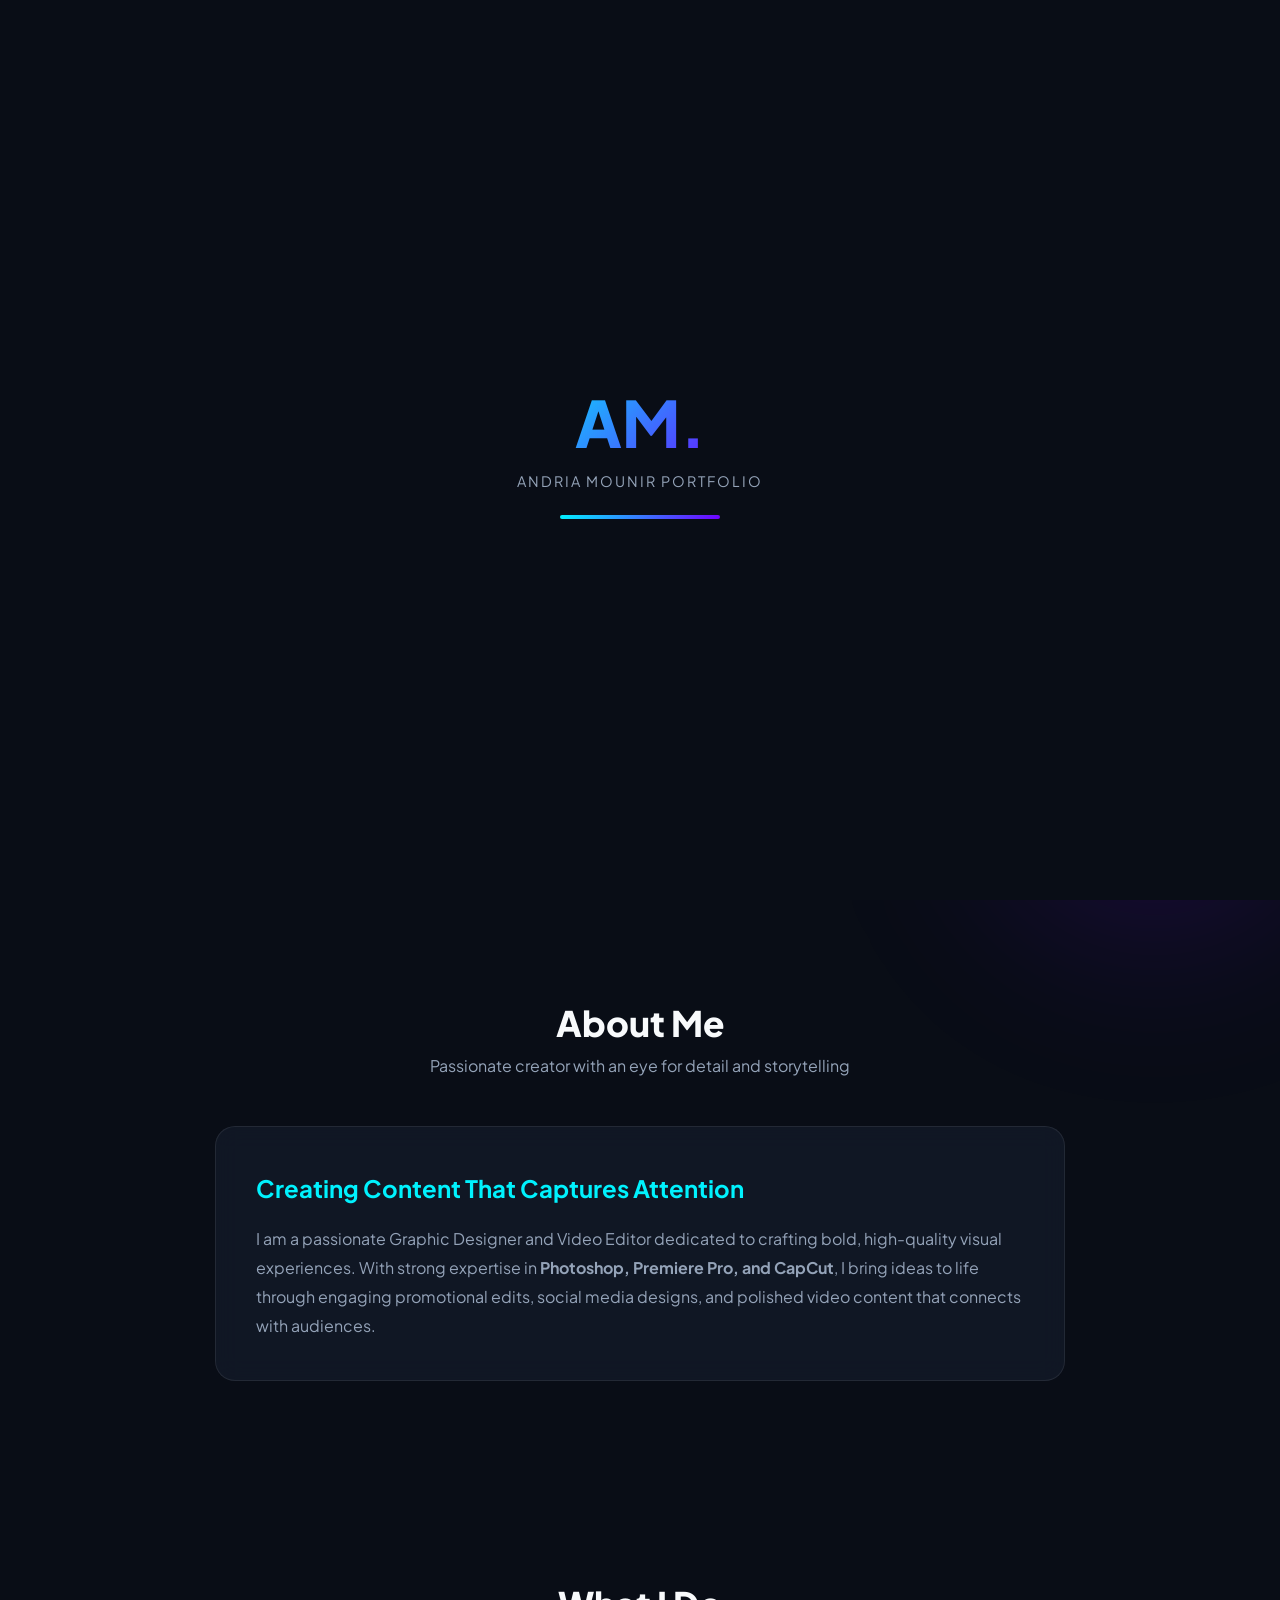
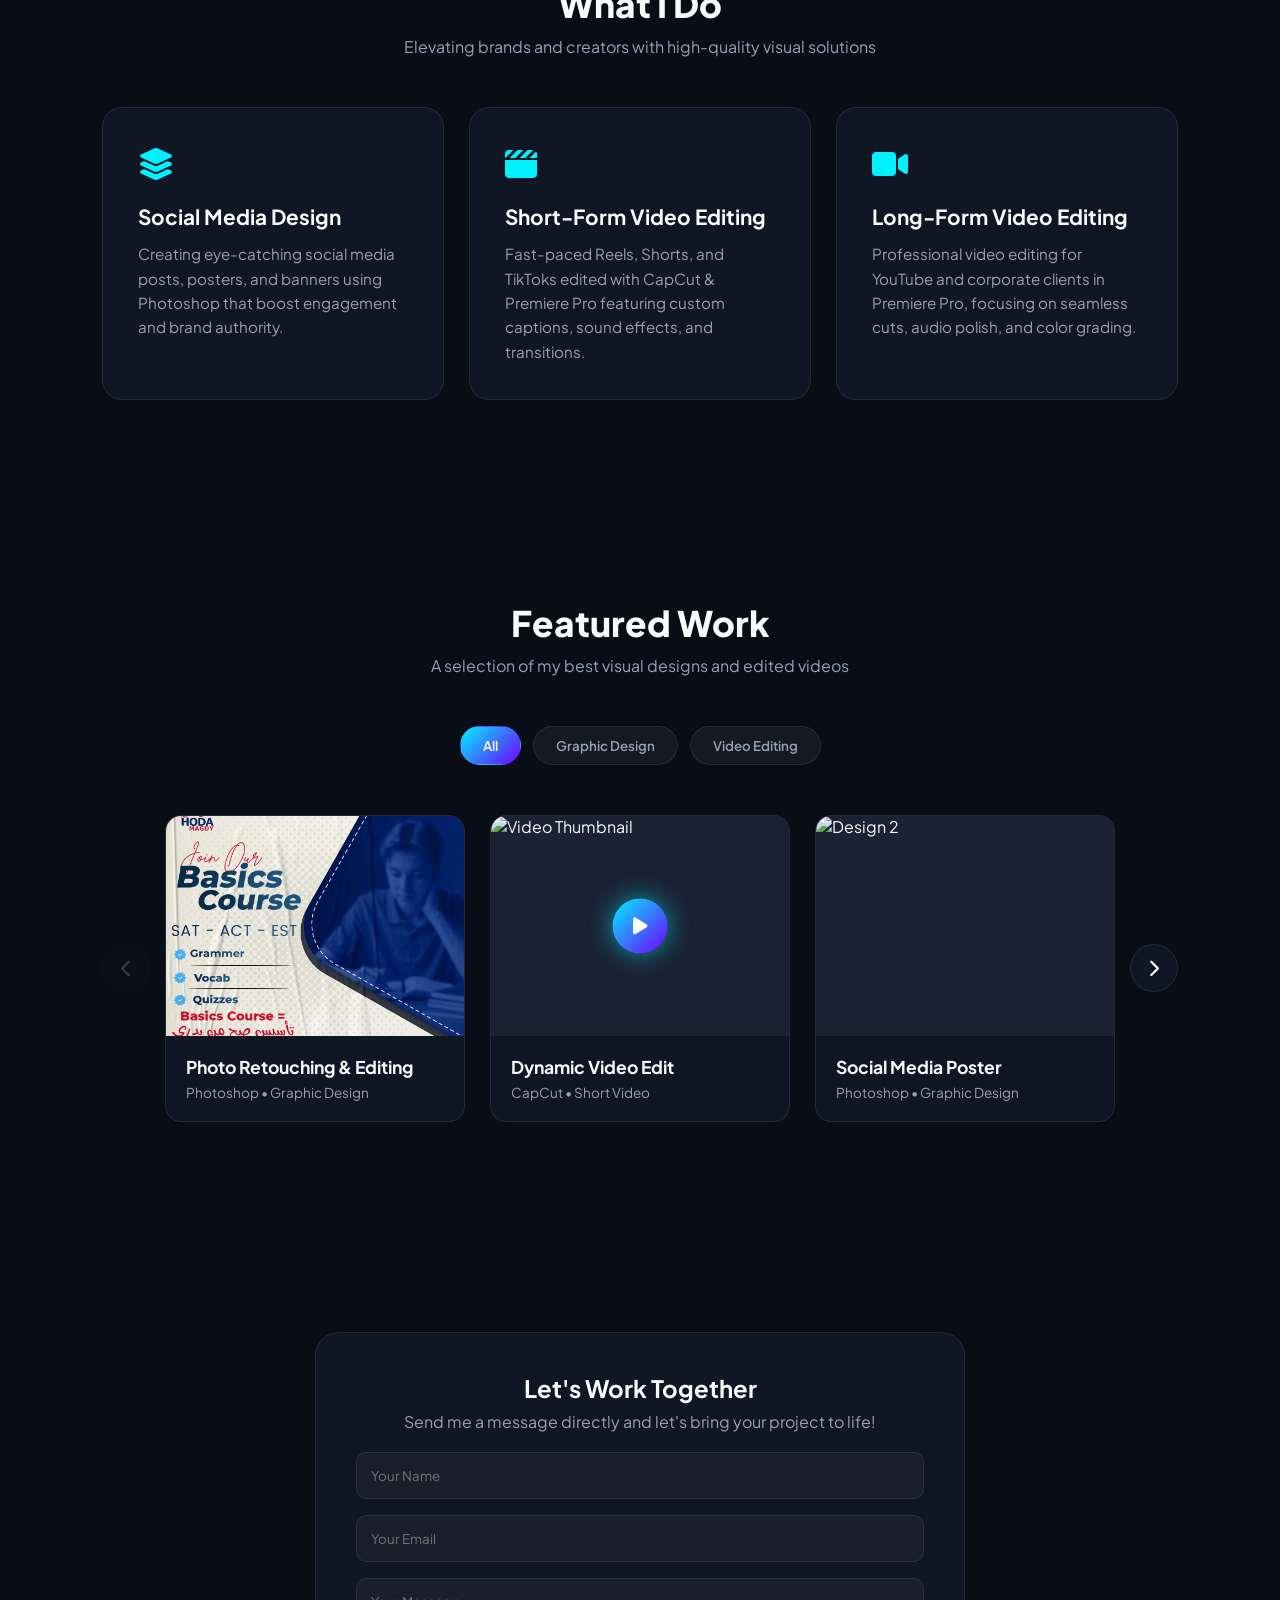
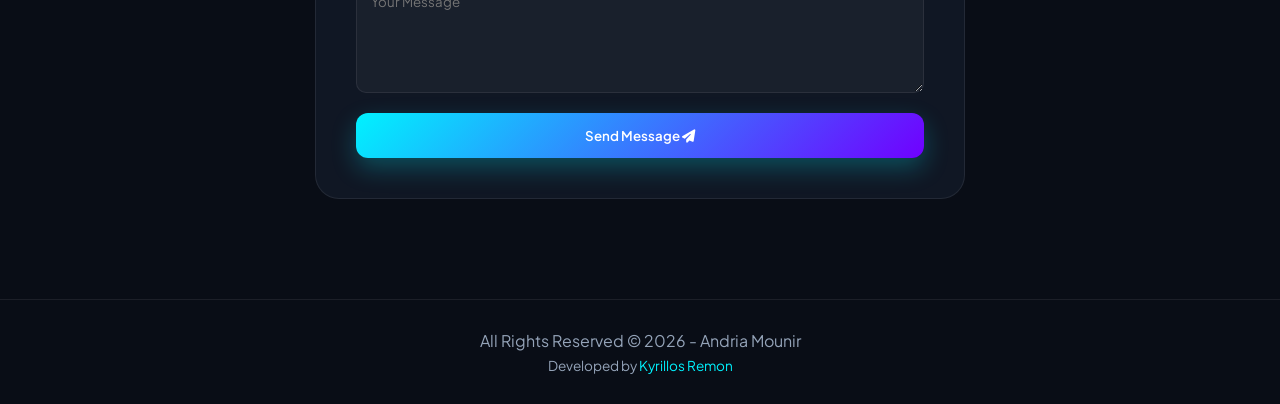
==== commit 4e960423: "Add files via upload" ====
--- a/index.html
+++ b/index.html
@@ -129,10 +129,10 @@
             <div class="portfolio-slider-container">
                 <div class="portfolio-grid" id="portfolioGrid">
                     
-                    <div class="portfolio-item design">
-                        <div class="portfolio-img">
-                            <img src="images/project1.jpg" alt="Design 1" onerror="this.style.display='none'; this.nextElementSibling.style.display='flex';">
-                            <div class="placeholder-icon" style="display:none;"><i class="fa-solid fa-image fa-3x"></i></div>
+                    <!-- Design Item 1 -->
+                    <div class="portfolio-item design" onclick="openImageModal('images/0040.jpg')">
+                        <div class="portfolio-img">
+                            <img src="images/0040.jpg" alt="Design 1" loading="lazy">
                         </div>
                         <div class="portfolio-info">
                             <h4>Photo Retouching & Editing</h4>
@@ -140,10 +140,10 @@
                         </div>
                     </div>
 
+                    <!-- Video Item 1 -->
                     <div class="portfolio-item video" onclick="openVideoModal('https://drive.google.com/file/d/1sE55fUD1x7bD3bDXtqmXLrU-L9rzEaKX/preview')">
                         <div class="portfolio-img">
-                            <img src="images/project2.jpg" alt="Video 1" onerror="this.style.display='none'; this.nextElementSibling.style.display='flex';">
-                            <div class="placeholder-icon" style="display:none;"><i class="fa-solid fa-film fa-3x"></i></div>
+                            <img src="https://lh3.googleusercontent.com/d/1sE55fUD1x7bD3bDXtqmXLrU-L9rzEaKX=w800" alt="Video Thumbnail" loading="lazy">
                             <div class="play-overlay"><i class="fa-solid fa-play"></i></div>
                         </div>
                         <div class="portfolio-info">
@@ -152,10 +152,10 @@
                         </div>
                     </div>
 
-                    <div class="portfolio-item design">
-                        <div class="portfolio-img">
-                            <img src="images/project3.jpg" alt="Design 2" onerror="this.style.display='none'; this.nextElementSibling.style.display='flex';">
-                            <div class="placeholder-icon" style="display:none;"><i class="fa-solid fa-image fa-3x"></i></div>
+                    <!-- Design Item 2 -->
+                    <div class="portfolio-item design" onclick="openImageModal('images/project3.jpg')">
+                        <div class="portfolio-img">
+                            <img src="images/project3.jpg" alt="Design 2" loading="lazy">
                         </div>
                         <div class="portfolio-info">
                             <h4>Social Media Poster</h4>
@@ -163,10 +163,10 @@
                         </div>
                     </div>
 
+                    <!-- Video Item 2 -->
                     <div class="portfolio-item video" onclick="openVideoModal('https://drive.google.com/file/d/1sE55fUD1x7bD3bDXtqmXLrU-L9rzEaKX/preview')">
                         <div class="portfolio-img">
-                            <img src="images/project4.jpg" alt="Video 2" onerror="this.style.display='none'; this.nextElementSibling.style.display='flex';">
-                            <div class="placeholder-icon" style="display:none;"><i class="fa-solid fa-video fa-3x"></i></div>
+                            <img src="https://lh3.googleusercontent.com/d/1sE55fUD1x7bD3bDXtqmXLrU-L9rzEaKX=w800" alt="Video Thumbnail" loading="lazy">
                             <div class="play-overlay"><i class="fa-solid fa-play"></i></div>
                         </div>
                         <div class="portfolio-info">
@@ -175,10 +175,10 @@
                         </div>
                     </div>
 
-                    <div class="portfolio-item design">
-                        <div class="portfolio-img">
-                            <img src="images/project5.jpg" alt="Design 3" onerror="this.style.display='none'; this.nextElementSibling.style.display='flex';">
-                            <div class="placeholder-icon" style="display:none;"><i class="fa-solid fa-image fa-3x"></i></div>
+                    <!-- Design Item 3 -->
+                    <div class="portfolio-item design" onclick="openImageModal('images/project5.jpg')">
+                        <div class="portfolio-img">
+                            <img src="images/project5.jpg" alt="Design 3" loading="lazy">
                         </div>
                         <div class="portfolio-info">
                             <h4>Brand Manipulation Art</h4>
@@ -186,10 +186,10 @@
                         </div>
                     </div>
 
+                    <!-- Video Item 3 -->
                     <div class="portfolio-item video" onclick="openVideoModal('https://drive.google.com/file/d/1sE55fUD1x7bD3bDXtqmXLrU-L9rzEaKX/preview')">
                         <div class="portfolio-img">
-                            <img src="images/project6.jpg" alt="Video 3" onerror="this.style.display='none'; this.nextElementSibling.style.display='flex';">
-                            <div class="placeholder-icon" style="display:none;"><i class="fa-solid fa-film fa-3x"></i></div>
+                            <img src="https://lh3.googleusercontent.com/d/1sE55fUD1x7bD3bDXtqmXLrU-L9rzEaKX=w800" alt="Video Thumbnail" loading="lazy">
                             <div class="play-overlay"><i class="fa-solid fa-play"></i></div>
                         </div>
                         <div class="portfolio-info">
@@ -213,11 +213,17 @@
             <h2 style="text-align: center;">Let's Work Together</h2>
             <p style="color: var(--text-muted); text-align: center; margin-top: 8px;">Send me a message directly and let's bring your project to life!</p>
 
-            <form class="contact-form" action="https://formspree.io/f/your-form-id" method="POST">
-                <input type="text" name="name" placeholder="Your Name" required>
-                <input type="email" name="email" placeholder="Your Email" required>
-                <textarea name="message" rows="5" placeholder="Your Message..." required></textarea>
-                <button type="submit" class="btn-primary" style="width: 100%;">Send Message</button>
+            <form class="contact-form" id="andrea-contact-form">
+                <div class="form-group">
+                    <input type="text" id="andrea_user_name" placeholder="Your Name" required>
+                </div>
+                <div class="form-group">
+                    <input type="email" id="andrea_user_email" placeholder="Your Email" required>
+                </div>
+                <div class="form-group">
+                    <textarea id="andrea_user_message" rows="5" placeholder="Your Message" required></textarea>
+                </div>
+                <button type="submit" class="btn-primary" id="btn-submit">Send Message <i class="fas fa-paper-plane"></i></button>
             </form>
         </div>
     </section>
@@ -230,6 +236,14 @@
         </div>
     </div>
 
+    <!-- Image Modal -->
+    <div id="image-modal" class="video-modal" onclick="closeImageModal()">
+        <span class="close-modal">&times;</span>
+        <div class="image-modal-content" onclick="event.stopPropagation()">
+            <img id="modal-img-src" src="" alt="Expanded Design">
+        </div>
+    </div>
+
     <!-- Footer -->
     <footer>
         <p>All Rights Reserved &copy; 2026 - Andria Mounir</p>
@@ -237,5 +251,55 @@
     </footer>
 
     <script src="script.js"></script>
+
+    <!-- Firebase SDKs -->
+    <script src="https://www.gstatic.com/firebasejs/10.8.0/firebase-app-compat.js"></script>
+    <script src="https://www.gstatic.com/firebasejs/10.8.0/firebase-firestore-compat.js"></script>
+
+    <script>
+        const firebaseConfig = {
+            apiKey: "AIzaSyDhbaTGk9CIqoCzzwwy9YpIY83L-7FDn3w",
+            authDomain: "andria-mounir.firebaseapp.com",
+            projectId: "andria-mounir",
+            storageBucket: "andria-mounir.firebasestorage.app",
+            messagingSenderId: "910584096570",
+            appId: "1:910584096570:web:dc3188b170a280bab1d203",
+            measurementId: "G-QVLQL3NKS4"
+        };
+
+        firebase.initializeApp(firebaseConfig);
+        const db = firebase.firestore();
+
+        const contactForm = document.getElementById('andrea-contact-form');
+        const submitBtn = document.getElementById('btn-submit');
+
+        if (contactForm) {
+            contactForm.addEventListener('submit', function(e) {
+                e.preventDefault();
+
+                submitBtn.innerHTML = "Sending... <i class='fas fa-spinner fa-spin'></i>";
+                submitBtn.disabled = true;
+
+                db.collection("messages").add({
+                    name: document.getElementById('andrea_user_name').value,
+                    email: document.getElementById('andrea_user_email').value,
+                    message: document.getElementById('andrea_user_message').value,
+                    timestamp: firebase.firestore.FieldValue.serverTimestamp()
+                })
+                .then(() => {
+                    alert("Thank you! Your message has been sent successfully.");
+                    contactForm.reset();
+                    submitBtn.innerHTML = "Send Message <i class='fas fa-paper-plane'></i>";
+                    submitBtn.disabled = false;
+                })
+                .catch((error) => {
+                    console.error("Error sending message: ", error);
+                    alert("Something went wrong. Please try again later.");
+                    submitBtn.innerHTML = "Send Message <i class='fas fa-paper-plane'></i>";
+                    submitBtn.disabled = false;
+                });
+            });
+        }
+    </script>
 </body>
 </html>
--- a/style.css
+++ b/style.css
@@ -449,14 +449,19 @@
     display: flex;
     align-items: center;
     justify-content: center;
-    color: var(--text-muted);
     position: relative;
+    overflow: hidden;
 }
 
 .portfolio-img img {
     width: 100%;
     height: 100%;
     object-fit: cover;
+    transition: transform 0.5s ease;
+}
+
+.portfolio-item:hover .portfolio-img img {
+    transform: scale(1.08);
 }
 
 .play-overlay {
@@ -464,15 +469,23 @@
     top: 50%;
     left: 50%;
     transform: translate(-50%, -50%);
-    width: 50px;
-    height: 50px;
+    width: 55px;
+    height: 55px;
     background: var(--gradient);
     border-radius: 50%;
     display: flex;
     align-items: center;
     justify-content: center;
     color: #fff;
-    box-shadow: 0 0 20px rgba(0, 242, 254, 0.5);
+    font-size: 1.2rem;
+    box-shadow: 0 0 25px rgba(0, 242, 254, 0.6);
+    transition: all 0.3s ease;
+    z-index: 3;
+}
+
+.portfolio-item:hover .play-overlay {
+    transform: translate(-50%, -50%) scale(1.15);
+    box-shadow: 0 0 35px rgba(0, 242, 254, 0.9);
 }
 
 .portfolio-info {
@@ -515,7 +528,7 @@
     cursor: not-allowed;
 }
 
-/* Modal */
+/* Modals */
 .video-modal {
     display: none;
     position: fixed;
@@ -552,6 +565,23 @@
     font-size: 3rem;
     color: #fff;
     cursor: pointer;
+}
+
+/* Image Modal Specific Styles */
+.image-modal-content {
+    max-width: 90vw;
+    max-height: 85vh;
+    display: flex;
+    justify-content: center;
+    align-items: center;
+}
+
+.image-modal-content img {
+    max-width: 100%;
+    max-height: 85vh;
+    object-fit: contain;
+    border-radius: 12px;
+    box-shadow: 0 0 30px rgba(0, 242, 254, 0.3);
 }
 
 /* Contact Box */
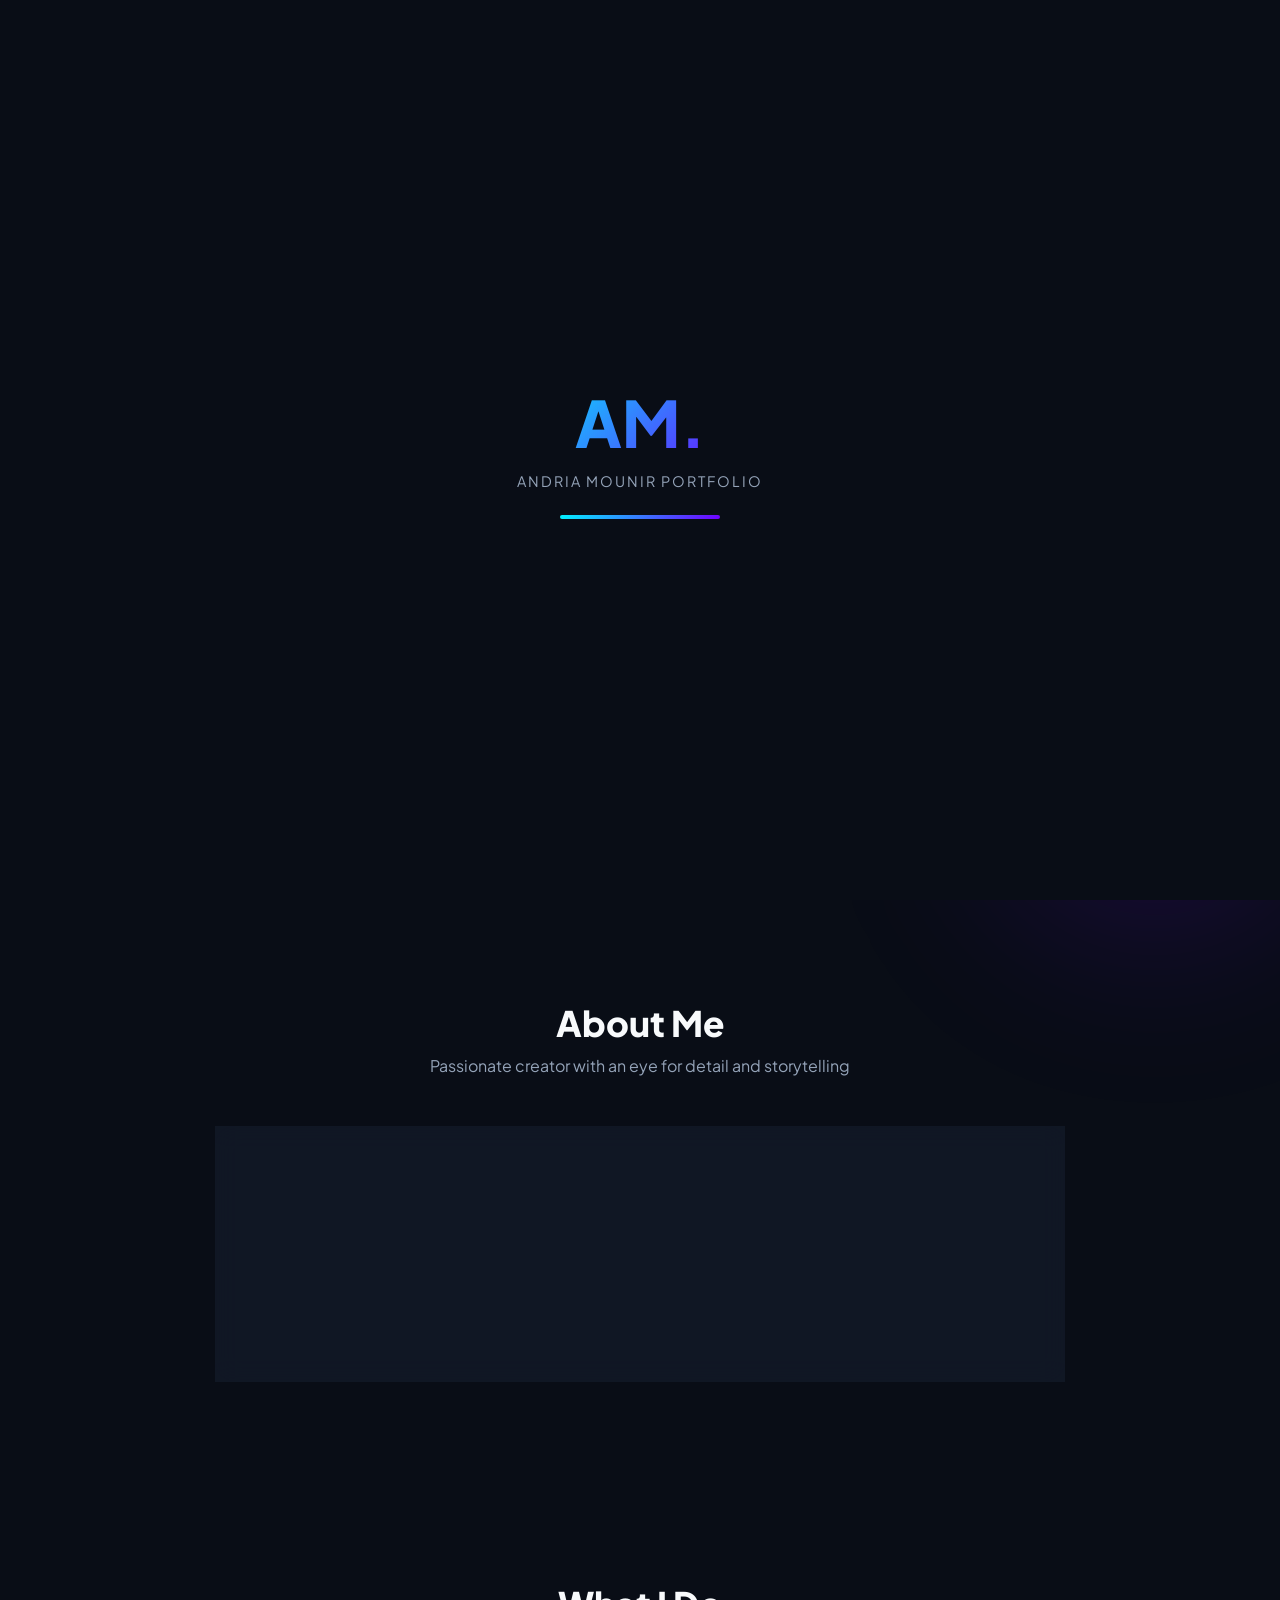
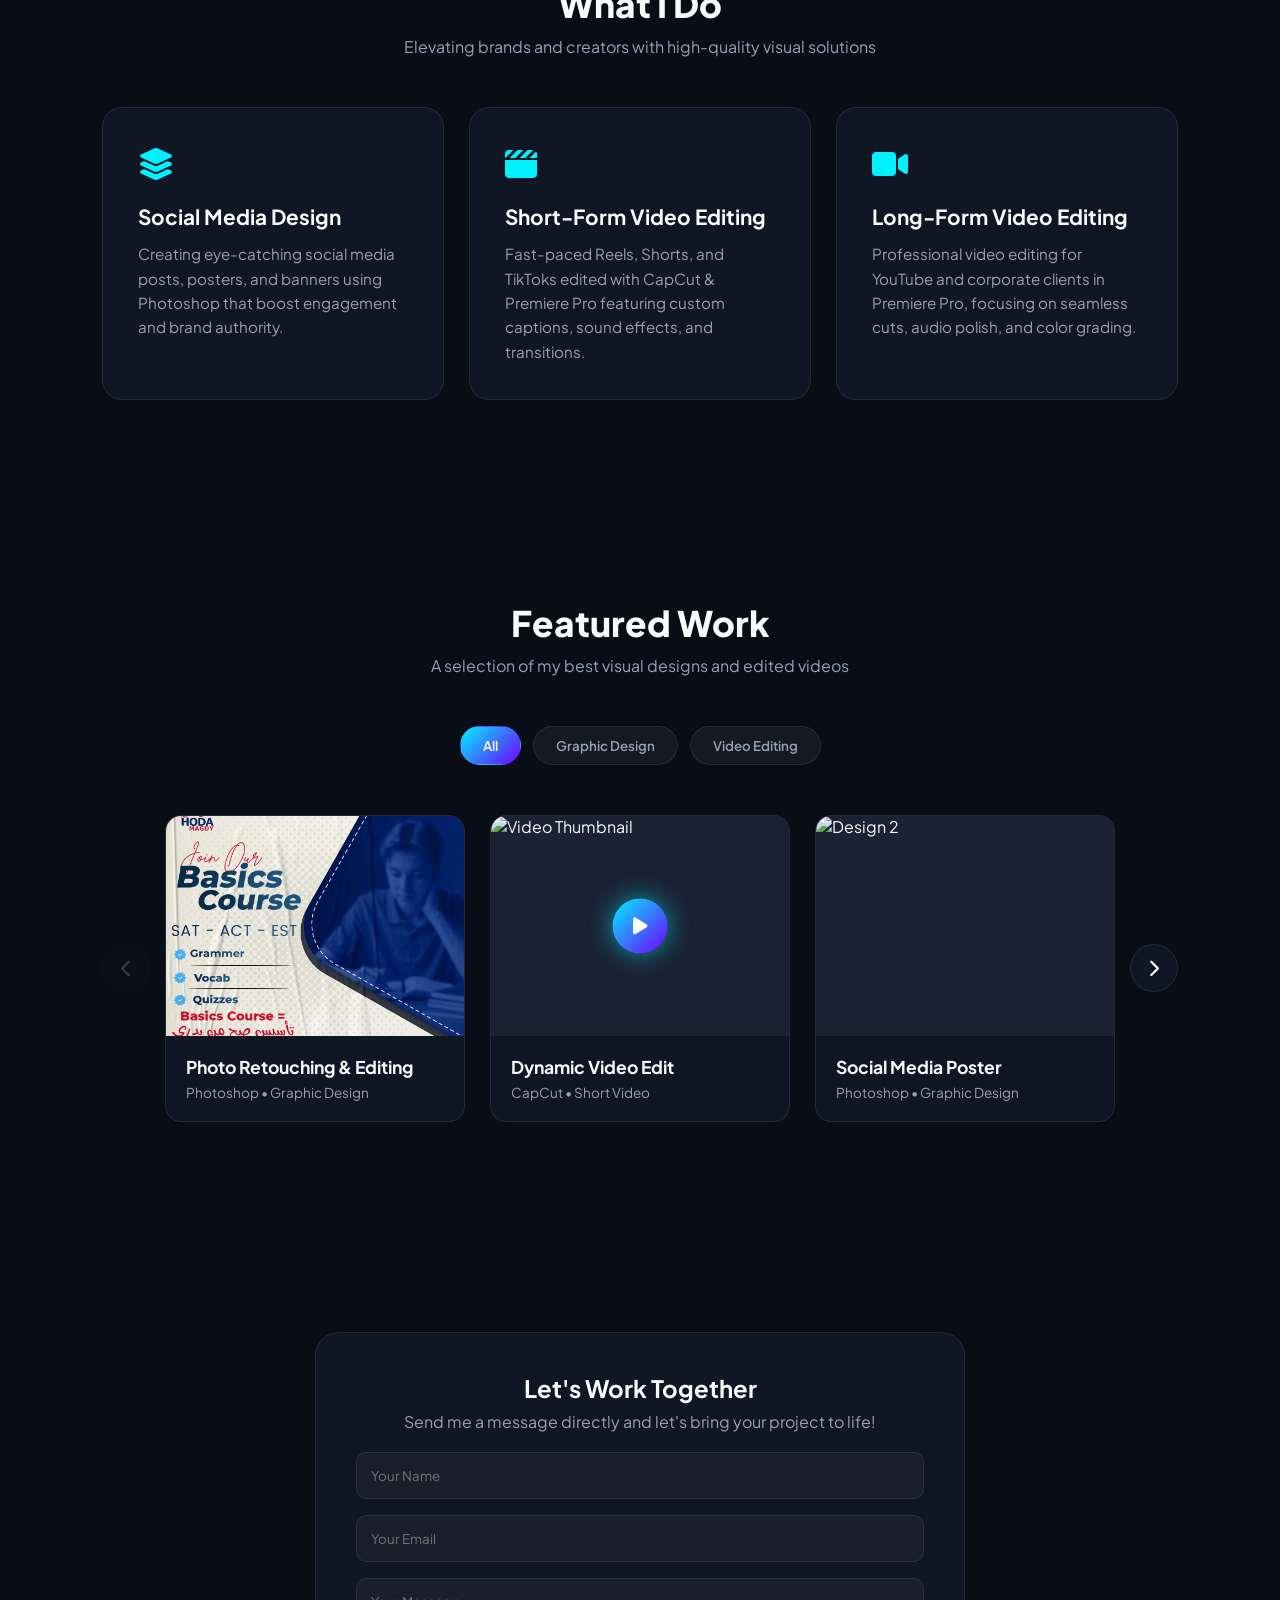
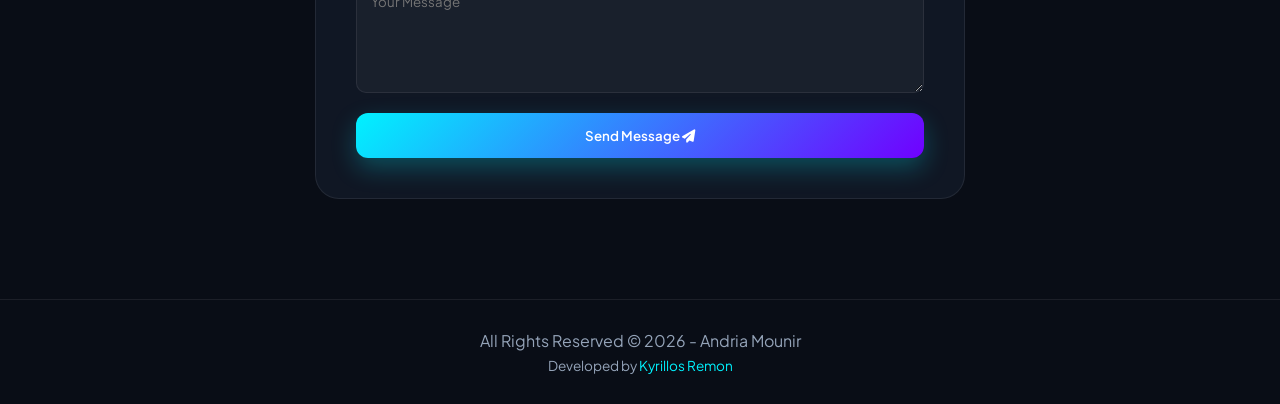
==== commit cbbd6d6d: "Add files via upload" ====
--- a/index.html
+++ b/index.html
@@ -4,16 +4,12 @@
     <meta charset="UTF-8">
     <meta name="viewport" content="width=device-width, initial-scale=1.0">
     <title>Andria Mounir | Graphic Designer & Video Editor</title>
-    <!-- FontAwesome Icons -->
     <link rel="stylesheet" href="https://cdnjs.cloudflare.com/ajax/libs/font-awesome/6.4.0/css/all.min.css">
-    <!-- Google Fonts -->
     <link href="https://fonts.googleapis.com/css2?family=Plus+Jakarta+Sans:wght@300;400;600;800&display=swap" rel="stylesheet">
-    <!-- CSS -->
     <link rel="stylesheet" href="style.css">
 </head>
 <body>
 
-    <!-- Intro Screen (Loader) -->
     <div id="intro-screen">
         <div class="intro-content">
             <h1 class="intro-logo">AM.</h1>
@@ -25,12 +21,10 @@
         </div>
     </div>
 
-    <!-- Background Glow Orbs & Canvas -->
     <div class="glow-1"></div>
     <div class="glow-2"></div>
     <canvas id="bg-canvas"></canvas>
 
-    <!-- Header Navigation -->
     <nav>
         <div class="logo">AM.</div>
         
@@ -47,7 +41,6 @@
         </ul>
     </nav>
 
-    <!-- Home Section -->
     <section class="hero" id="home">
         <div class="hero-badge"><i class="fa-solid fa-wand-magic-sparkles"></i> Visual Storyteller</div>
         <h1>Crafting Stunning Visuals & <span>Dynamic Videos</span></h1>
@@ -65,7 +58,6 @@
         </div>
     </section>
 
-    <!-- About Section -->
     <section id="about">
         <div class="section-title">
             <h2>About Me</h2>
@@ -80,7 +72,6 @@
         </div>
     </section>
 
-    <!-- Services Section -->
     <section id="services">
         <div class="section-title">
             <h2>What I Do</h2>
@@ -108,7 +99,6 @@
         </div>
     </section>
 
-    <!-- Portfolio Section -->
     <section id="portfolio">
         <div class="section-title">
             <h2>Featured Work</h2>
@@ -129,7 +119,6 @@
             <div class="portfolio-slider-container">
                 <div class="portfolio-grid" id="portfolioGrid">
                     
-                    <!-- Design Item 1 -->
                     <div class="portfolio-item design" onclick="openImageModal('images/0040.jpg')">
                         <div class="portfolio-img">
                             <img src="images/0040.jpg" alt="Design 1" loading="lazy">
@@ -140,7 +129,6 @@
                         </div>
                     </div>
 
-                    <!-- Video Item 1 -->
                     <div class="portfolio-item video" onclick="openVideoModal('https://drive.google.com/file/d/1sE55fUD1x7bD3bDXtqmXLrU-L9rzEaKX/preview')">
                         <div class="portfolio-img">
                             <img src="https://lh3.googleusercontent.com/d/1sE55fUD1x7bD3bDXtqmXLrU-L9rzEaKX=w800" alt="Video Thumbnail" loading="lazy">
@@ -152,7 +140,6 @@
                         </div>
                     </div>
 
-                    <!-- Design Item 2 -->
                     <div class="portfolio-item design" onclick="openImageModal('images/project3.jpg')">
                         <div class="portfolio-img">
                             <img src="images/project3.jpg" alt="Design 2" loading="lazy">
@@ -163,7 +150,6 @@
                         </div>
                     </div>
 
-                    <!-- Video Item 2 -->
                     <div class="portfolio-item video" onclick="openVideoModal('https://drive.google.com/file/d/1sE55fUD1x7bD3bDXtqmXLrU-L9rzEaKX/preview')">
                         <div class="portfolio-img">
                             <img src="https://lh3.googleusercontent.com/d/1sE55fUD1x7bD3bDXtqmXLrU-L9rzEaKX=w800" alt="Video Thumbnail" loading="lazy">
@@ -175,7 +161,6 @@
                         </div>
                     </div>
 
-                    <!-- Design Item 3 -->
                     <div class="portfolio-item design" onclick="openImageModal('images/project5.jpg')">
                         <div class="portfolio-img">
                             <img src="images/project5.jpg" alt="Design 3" loading="lazy">
@@ -186,7 +171,6 @@
                         </div>
                     </div>
 
-                    <!-- Video Item 3 -->
                     <div class="portfolio-item video" onclick="openVideoModal('https://drive.google.com/file/d/1sE55fUD1x7bD3bDXtqmXLrU-L9rzEaKX/preview')">
                         <div class="portfolio-img">
                             <img src="https://lh3.googleusercontent.com/d/1sE55fUD1x7bD3bDXtqmXLrU-L9rzEaKX=w800" alt="Video Thumbnail" loading="lazy">
@@ -207,7 +191,6 @@
         </div>
     </section>
 
-    <!-- Contact Section -->
     <section id="contact">
         <div class="contact-box">
             <h2 style="text-align: center;">Let's Work Together</h2>
@@ -228,7 +211,6 @@
         </div>
     </section>
 
-    <!-- Video Modal -->
     <div id="video-modal" class="video-modal" onclick="closeVideoModal()">
         <span class="close-modal">&times;</span>
         <div class="modal-content" onclick="event.stopPropagation()">
@@ -236,7 +218,6 @@
         </div>
     </div>
 
-    <!-- Image Modal -->
     <div id="image-modal" class="video-modal" onclick="closeImageModal()">
         <span class="close-modal">&times;</span>
         <div class="image-modal-content" onclick="event.stopPropagation()">
@@ -244,7 +225,15 @@
         </div>
     </div>
 
-    <!-- Footer -->
+    <div id="custom-alert-modal" class="custom-modal">
+        <div class="custom-modal-content">
+            <div id="modal-icon-container" class="modal-icon"></div>
+            <h3 id="modal-title">Notice</h3>
+            <p id="modal-message"></p>
+            <button id="modal-close-btn" class="btn-primary" onclick="closeCustomModal()">Got it</button>
+        </div>
+    </div>
+
     <footer>
         <p>All Rights Reserved &copy; 2026 - Andria Mounir</p>
         <p class="dev-credit">Developed by <a href="https://kyrillos.sbs" target="_blank">Kyrillos Remon</a></p>
@@ -252,7 +241,6 @@
 
     <script src="script.js"></script>
 
-    <!-- Firebase SDKs -->
     <script src="https://www.gstatic.com/firebasejs/10.8.0/firebase-app-compat.js"></script>
     <script src="https://www.gstatic.com/firebasejs/10.8.0/firebase-firestore-compat.js"></script>
 
@@ -272,10 +260,52 @@
 
         const contactForm = document.getElementById('andrea-contact-form');
         const submitBtn = document.getElementById('btn-submit');
+        const alertModal = document.getElementById('custom-alert-modal');
+        const modalTitle = document.getElementById('modal-title');
+        const modalMessage = document.getElementById('modal-message');
+        const modalIcon = document.getElementById('modal-icon-container');
+
+        function showCustomModal(title, message, type = 'success') {
+            modalTitle.innerText = title;
+            modalMessage.innerText = message;
+
+            if (type === 'success') {
+                modalIcon.innerHTML = '<i class="fa-solid fa-circle-check" style="color: var(--primary-neon);"></i>';
+            } else {
+                modalIcon.innerHTML = '<i class="fa-solid fa-triangle-exclamation" style="color: #ef4444;"></i>';
+            }
+
+            alertModal.classList.add('active');
+        }
+
+        function closeCustomModal() {
+            alertModal.classList.remove('active');
+        }
+
+        function checkDailyLimit() {
+            const today = new Date().toISOString().split('T')[0];
+            const savedData = JSON.parse(localStorage.getItem('user_msg_limit')) || { date: today, count: 0 };
+
+            if (savedData.date !== today) {
+                return { date: today, count: 0 };
+            }
+            return savedData;
+        }
 
         if (contactForm) {
             contactForm.addEventListener('submit', function(e) {
                 e.preventDefault();
+
+                let limitData = checkDailyLimit();
+
+                if (limitData.count >= 3) {
+                    showCustomModal(
+                        "Limit Reached", 
+                        "You have reached the daily limit of 3 messages. Please try again tomorrow!", 
+                        "error"
+                    );
+                    return;
+                }
 
                 submitBtn.innerHTML = "Sending... <i class='fas fa-spinner fa-spin'></i>";
                 submitBtn.disabled = true;
@@ -287,14 +317,27 @@
                     timestamp: firebase.firestore.FieldValue.serverTimestamp()
                 })
                 .then(() => {
-                    alert("Thank you! Your message has been sent successfully.");
+                    limitData.count += 1;
+                    localStorage.setItem('user_msg_limit', JSON.stringify(limitData));
+
+                    const remaining = 3 - limitData.count;
+                    showCustomModal(
+                        "Message Sent!", 
+                        `Thank you! Your message has been sent successfully. You have ${remaining} message(s) left for today.`, 
+                        "success"
+                    );
+
                     contactForm.reset();
                     submitBtn.innerHTML = "Send Message <i class='fas fa-paper-plane'></i>";
                     submitBtn.disabled = false;
                 })
                 .catch((error) => {
                     console.error("Error sending message: ", error);
-                    alert("Something went wrong. Please try again later.");
+                    showCustomModal(
+                        "Something Went Wrong", 
+                        "Failed to send your message. Please try again later.", 
+                        "error"
+                    );
                     submitBtn.innerHTML = "Send Message <i class='fas fa-paper-plane'></i>";
                     submitBtn.disabled = false;
                 });
--- a/style.css
+++ b/style.css
@@ -27,7 +27,6 @@
     position: relative;
 }
 
-/* Intro Screen */
 #intro-screen {
     position: fixed;
     top: 0;
@@ -56,6 +55,7 @@
     font-weight: 800;
     background: var(--gradient);
     -webkit-background-clip: text;
+    background-clip: text;
     -webkit-text-fill-color: transparent;
     animation: zoomIn 1s cubic-bezier(0.25, 1, 0.5, 1);
 }
@@ -95,7 +95,6 @@
     100% { width: 100%; }
 }
 
-/* Canvas & Glowing Orbs */
 #bg-canvas {
     position: fixed;
     top: 0;
@@ -135,7 +134,6 @@
     z-index: 2;
 }
 
-/* Header & Navbar */
 nav {
     display: flex;
     justify-content: space-between;
@@ -155,6 +153,7 @@
     font-weight: 800;
     background: var(--gradient);
     -webkit-background-clip: text;
+    background-clip: text;
     -webkit-text-fill-color: transparent;
 }
 
@@ -198,7 +197,6 @@
     cursor: pointer;
 }
 
-/* Sections Setup */
 section {
     padding: 100px 8%;
     width: 100%;
@@ -219,7 +217,6 @@
     color: var(--text-muted);
 }
 
-/* Hero Section */
 .hero {
     min-height: 100vh;
     display: flex;
@@ -252,6 +249,7 @@
 .hero h1 span {
     background: var(--gradient);
     -webkit-background-clip: text;
+    background-clip: text;
     -webkit-text-fill-color: transparent;
 }
 
@@ -321,7 +319,6 @@
     font-weight: 600;
 }
 
-/* About Card */
 .about-card {
     background: var(--card-bg);
     border: 1px solid var(--border-color);
@@ -343,7 +340,6 @@
     color: var(--text-muted);
 }
 
-/* Services Grid */
 .services-grid {
     display: grid;
     grid-template-columns: repeat(auto-fit, minmax(280px, 1fr));
@@ -380,7 +376,6 @@
     line-height: 1.6;
 }
 
-/* Portfolio Carousel */
 .portfolio-filters {
     display: flex;
     justify-content: center;
@@ -528,7 +523,6 @@
     cursor: not-allowed;
 }
 
-/* Modals */
 .video-modal {
     display: none;
     position: fixed;
@@ -567,7 +561,6 @@
     cursor: pointer;
 }
 
-/* Image Modal Specific Styles */
 .image-modal-content {
     max-width: 90vw;
     max-height: 85vh;
@@ -584,7 +577,6 @@
     box-shadow: 0 0 30px rgba(0, 242, 254, 0.3);
 }
 
-/* Contact Box */
 .contact-box {
     background: var(--card-bg);
     border: 1px solid var(--border-color);
@@ -615,6 +607,67 @@
     border-color: var(--primary-neon);
 }
 
+.custom-modal {
+    display: none;
+    position: fixed;
+    top: 0;
+    left: 0;
+    width: 100%;
+    height: 100%;
+    background: rgba(0, 0, 0, 0.75);
+    backdrop-filter: blur(8px);
+    z-index: 999999;
+    justify-content: center;
+    align-items: center;
+    opacity: 0;
+    transition: opacity 0.3s ease;
+}
+
+.custom-modal.active {
+    display: flex;
+    opacity: 1;
+}
+
+.custom-modal-content {
+    background: var(--card-bg);
+    border: 1px solid var(--border-color);
+    padding: 35px 30px;
+    border-radius: 20px;
+    text-align: center;
+    max-width: 420px;
+    width: 90%;
+    box-shadow: 0 20px 40px rgba(0, 0, 0, 0.6);
+    transform: scale(0.8);
+    transition: transform 0.3s cubic-bezier(0.175, 0.885, 0.32, 1.275);
+}
+
+.custom-modal.active .custom-modal-content {
+    transform: scale(1);
+}
+
+.modal-icon {
+    font-size: 3rem;
+    margin-bottom: 15px;
+}
+
+.custom-modal-content h3 {
+    font-size: 1.5rem;
+    margin-bottom: 10px;
+    color: var(--text-main);
+}
+
+.custom-modal-content p {
+    color: var(--text-muted);
+    font-size: 0.95rem;
+    line-height: 1.5;
+    margin-bottom: 25px;
+}
+
+.custom-modal-content button {
+    width: 100%;
+    padding: 12px;
+}
+
 footer {
     text-align: center;
     padding: 30px;
@@ -625,7 +678,6 @@
 .dev-credit { margin-top: 6px; font-size: 0.85rem; }
 .dev-credit a { color: var(--primary-neon); text-decoration: none; }
 
-/* Responsive Adjustments */
 @media (max-width: 992px) {
     .portfolio-item { flex: 0 0 calc((100% - 25px) / 2); }
 }
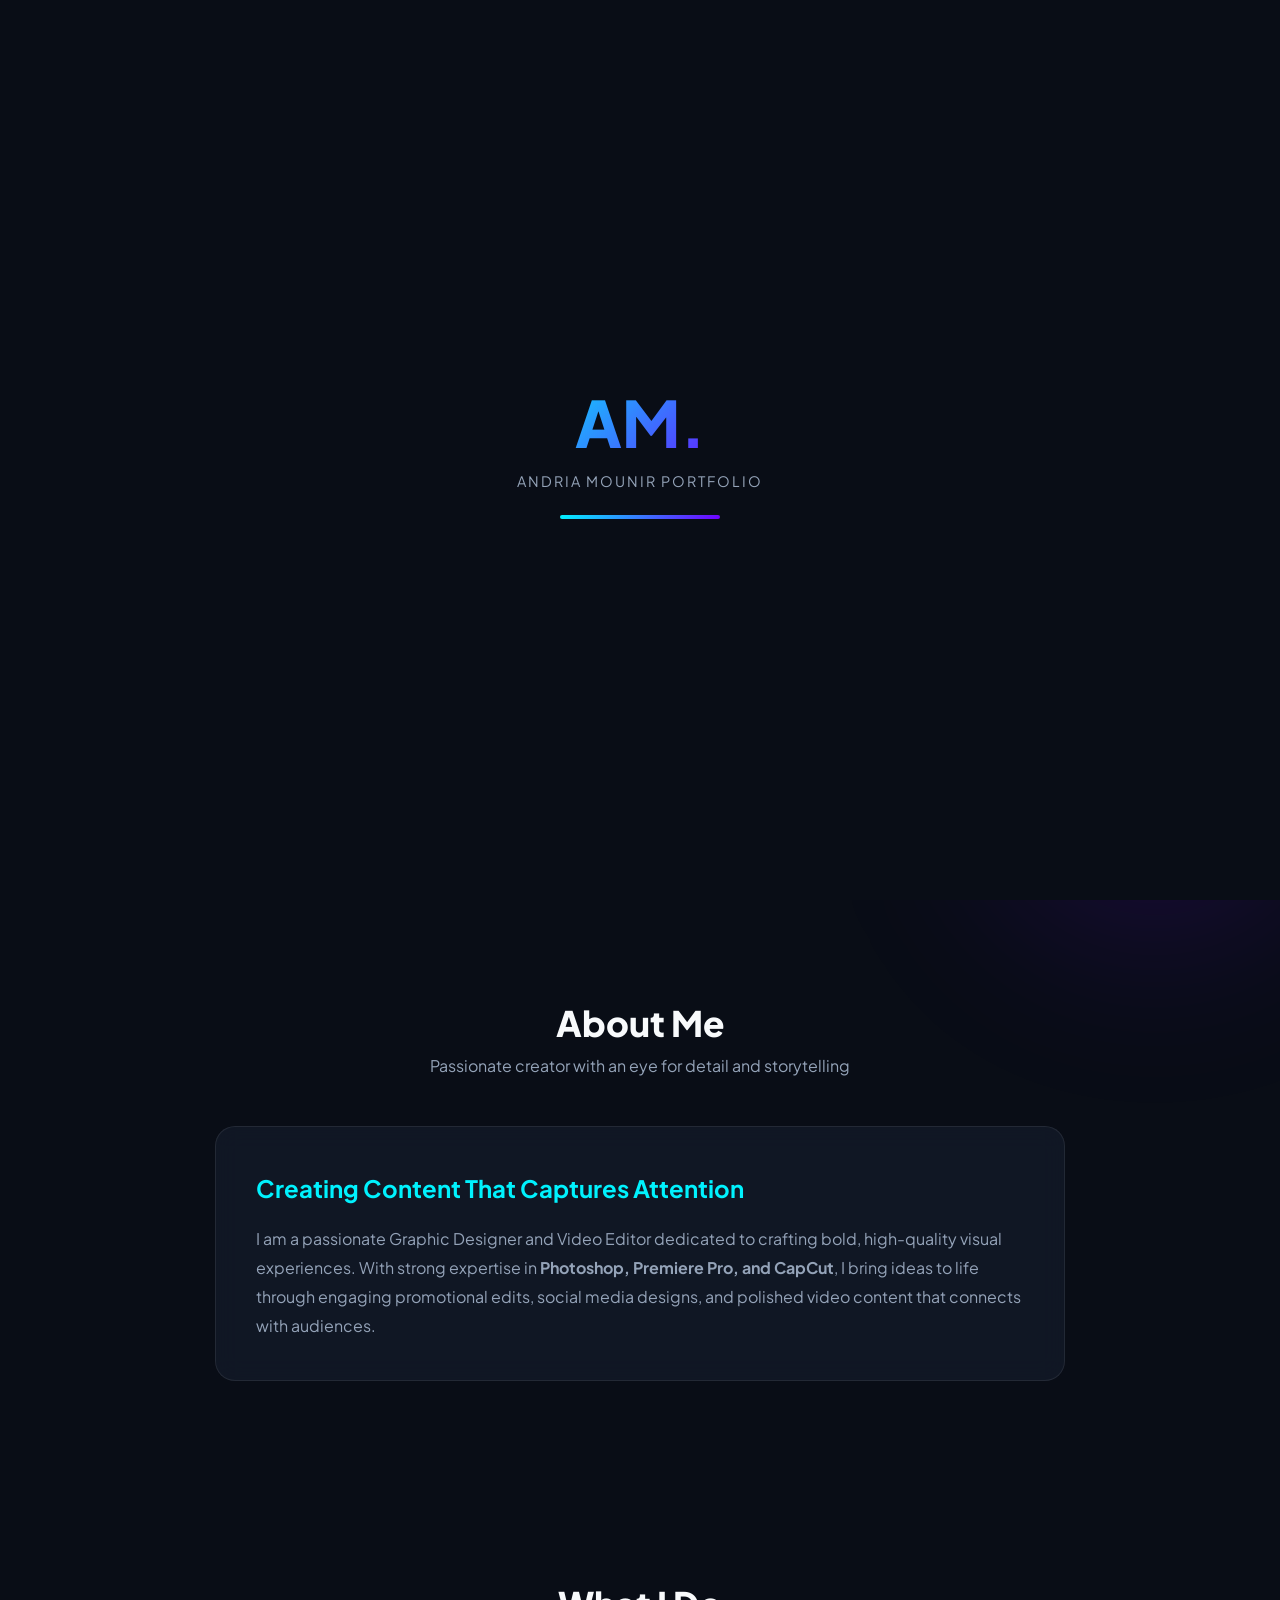
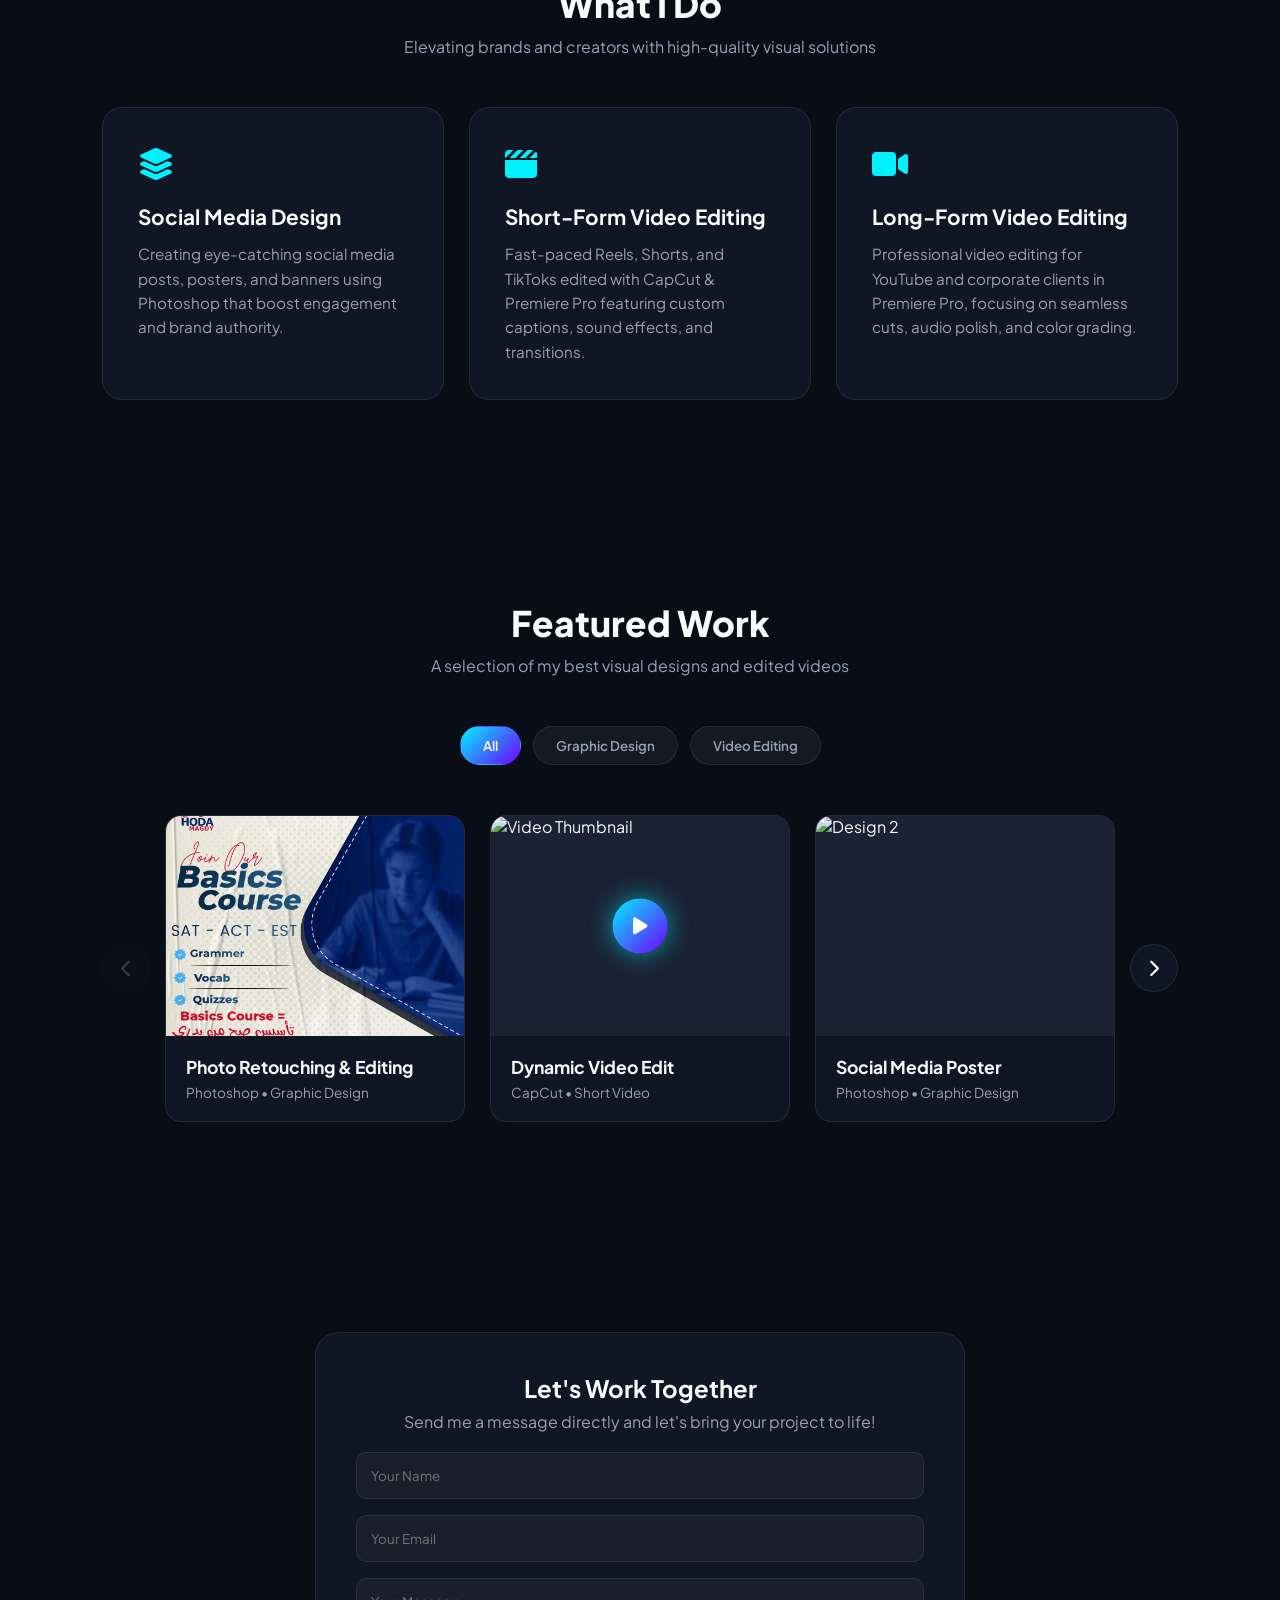
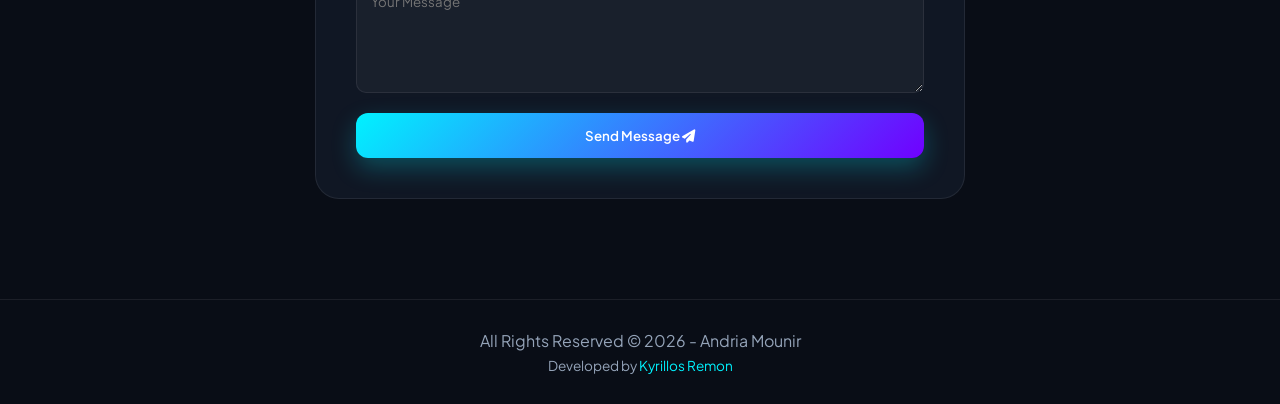
==== commit 41750005: "Add files via upload" ====
--- a/index.html
+++ b/index.html
@@ -246,7 +246,7 @@
 
     <script>
         const firebaseConfig = {
-            apiKey: "AIzaSyDhbaTGk9CIqoCzzwwy9YpIY83L-7FDn3w",
+            apiKey: "AIzaSyBvWCnHac6f4fgexw-VLUWGf1hVTey6fZE",
             authDomain: "andria-mounir.firebaseapp.com",
             projectId: "andria-mounir",
             storageBucket: "andria-mounir.firebasestorage.app",
